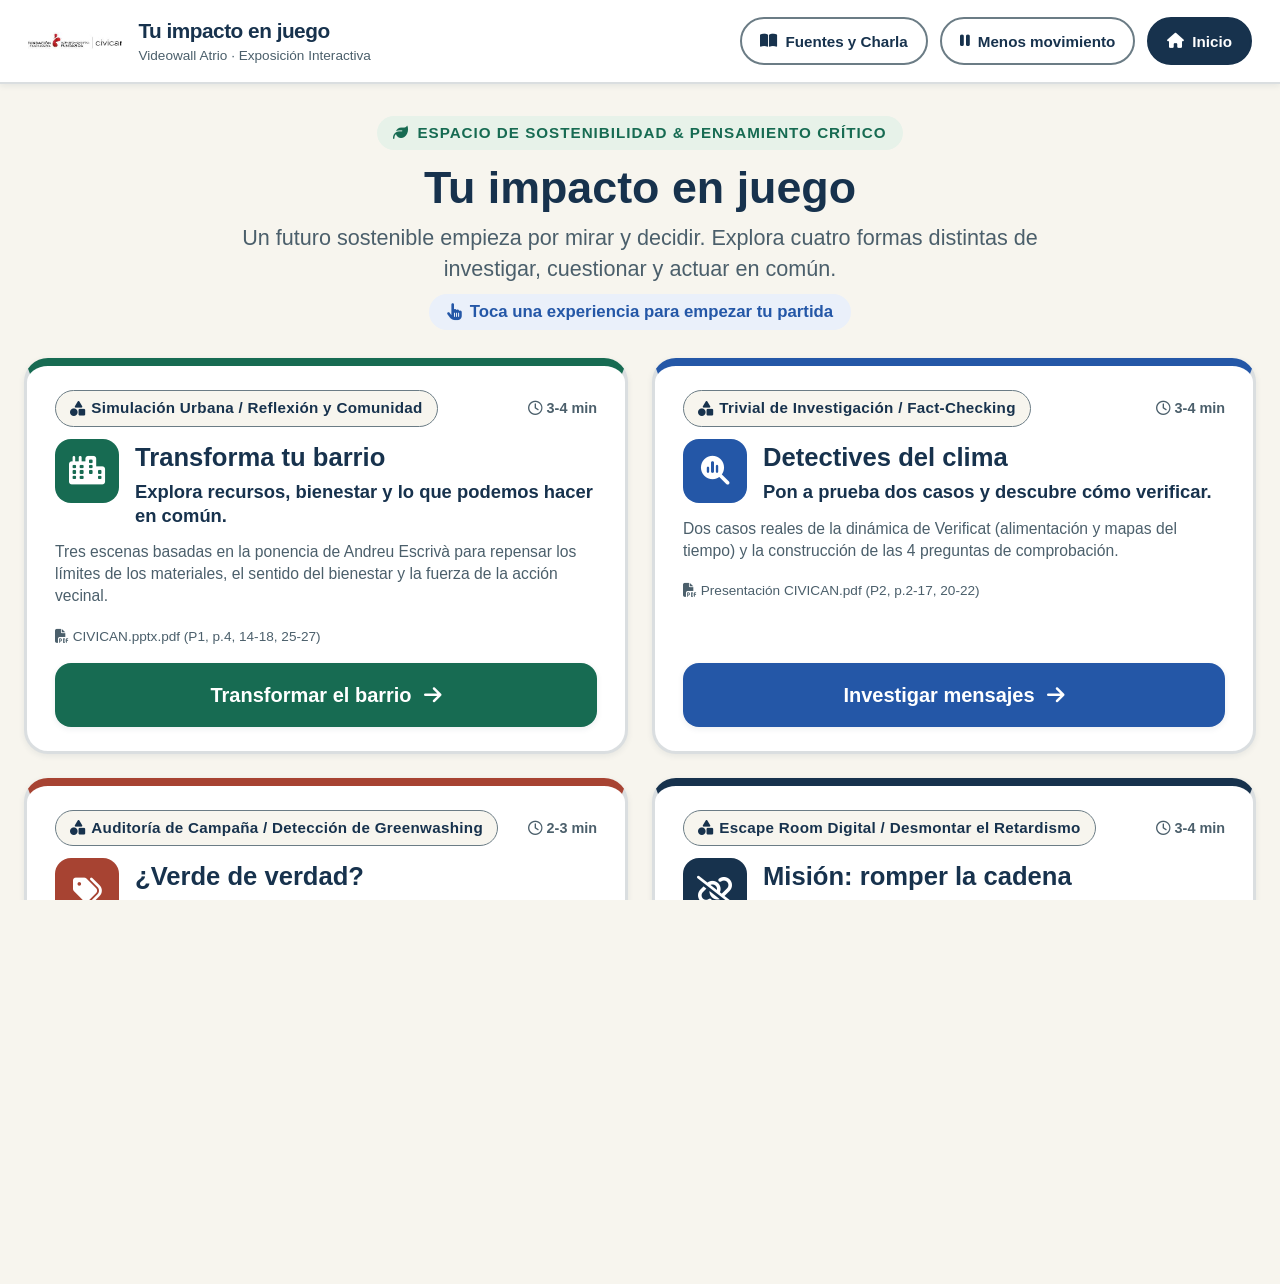
==== civican.html @ 1dd84894 "feat: Actualizacion fiel a las presentaciones CIVICAN (Skill v2) - Andreu Escriva y Verificat" ====
<!DOCTYPE html>
<html lang="es">
<head>
  <meta charset="UTF-8">
  <meta name="viewport" content="width=device-width, initial-scale=1.0, maximum-scale=1.0, user-scalable=no">
  <title>Tu impacto en juego | CIVICAN - Fundación Caja Navarra</title>
  <meta name="description" content="Instalación interactiva para pantalla táctil en CIVICAN. Cuatro experiencias educativas sobre sostenibilidad, acción comunitaria y detección de desinformación.">

  <!-- Estilos Dedicados de la Experiencia Quiosco CIVICAN -->
  <link rel="stylesheet" href="css/civican.css">
  
  <!-- Iconos FontAwesome -->
  <link rel="stylesheet" href="https://cdnjs.cloudflare.com/ajax/libs/font-awesome/6.4.0/css/all.min.css">
</head>
<body>

  <div id="app-viewport">

    <!-- CABECERA DE QUIOSCO SUPERIOR -->
    <header class="kiosk-header" role="banner">
      <div class="kiosk-brand">
        <!-- Logo Institucional CIVICAN / Fundación Caja Navarra -->
        <img src="assets/civican-logo.png" alt="Fundación Caja Navarra - Civican" class="civican-logo-img">
        <div class="header-meta">
          <span class="header-event-title">Tu impacto en juego</span>
          <span class="header-event-subtitle">Videowall Atrio · Exposición Interactiva</span>
        </div>
      </div>

      <!-- Acciones de Navegación del Quiosco -->
      <nav class="kiosk-header-actions" aria-label="Navegación general">
        <button class="header-btn" id="btn-open-sources" aria-label="Ver fuentes y créditos">
          <i class="fa-solid fa-book-open"></i>
          <span>Fuentes y Charla</span>
        </button>

        <button class="header-btn" id="btn-toggle-motion" aria-label="Ajustar preferencias de movimiento">
          <i class="fa-solid fa-pause"></i>
          <span>Menos movimiento</span>
        </button>

        <!-- Botón permanente de volver al inicio -->
        <button class="header-btn header-btn-home" id="btn-global-home" aria-label="Volver al menú de inicio">
          <i class="fa-solid fa-house"></i>
          <span>Inicio</span>
        </button>
      </nav>
    </header>

    <!-- ====================================================================
         VISTA 1: PORTADA / LANDING (SELECTOR PRINCIPAL DE 4 EXPERIENCIAS)
         ==================================================================== -->
    <main id="view-landing" class="view-container active">
      <div class="landing-hero">
        <div class="landing-badge">
          <i class="fa-solid fa-leaf"></i> Espacio de Sostenibilidad &amp; Pensamiento Crítico
        </div>
        <h1 class="landing-title">Tu impacto en juego</h1>
        <p class="landing-subtitle">
          Un futuro sostenible empieza por mirar y decidir. Explora cuatro formas distintas de investigar, cuestionar y actuar en común.
        </p>
        <div class="touch-hint">
          <i class="fa-solid fa-hand-pointer"></i> Toca una experiencia para empezar tu partida
        </div>
      </div>

      <!-- Cuadrícula 2x2 de Experiencias con Tipología Destacada -->
      <section class="experiences-grid" id="landing-experiences-grid" aria-label="Experiencias disponibles">
        <!-- Renderizado dinámico desde civican-app.js -->
      </section>

      <!-- Pie de Portada: Fuentes y Reconocimientos -->
      <footer class="landing-footer-sources">
        <div class="sources-teaser">
          <i class="fa-solid fa-feather-pointed"></i>
          <div class="sources-teaser-text">
            <h4>Fuentes teóricas y metodológicas de la exposición</h4>
            <p>Contenidos fundamentados en la ponencia de <strong>Andreu Escrivà</strong> y los talleres de verificación de <strong>Verificat / Desfake</strong>.</p>
          </div>
        </div>
        <button class="header-btn" id="btn-open-sources-landing">
          <i class="fa-solid fa-circle-info"></i>
          <span>Consultar fuentes</span>
        </button>
      </footer>
    </main>

    <!-- ====================================================================
         VISTA 2: PANTALLA DE JUEGO ACTIVO (A, B, C, D)
         ==================================================================== -->
    <section id="view-game" class="view-container">
      <div class="game-play-area" id="game-dynamic-content">
        <!-- Renderizado dinámico del paso del juego actual -->
      </div>
    </section>

    <!-- ====================================================================
         VISTA 3: PANTALLA DE RESULTADOS / CIERRE
         ==================================================================== -->
    <section id="view-results" class="view-container">
      <div id="results-dynamic-content">
        <!-- Renderizado dinámico de resultados y conclusiones -->
      </div>
    </section>

  </div>

  <!-- ======================================================================
       MODAL 1: TEMPORIZADOR DE INACTIVIDAD (¿SIGUES AHÍ?)
       ====================================================================== -->
  <div class="modal-overlay" id="idle-modal" role="dialog" aria-modal="true" aria-labelledby="idle-title">
    <div class="modal-content-box">
      <div class="modal-icon-alert">
        <i class="fa-solid fa-clock-rotate-left"></i>
      </div>
      <h3 class="modal-title" id="idle-title">¿Sigues ahí?</h3>
      <p class="modal-body-text">
        La pantalla táctil detecta inactividad. Si nadie continúa interactuando, la sesión se reiniciará automáticamente para el siguiente visitante en:
      </p>
      <div class="idle-countdown-display">
        <span id="idle-seconds">15</span>s
      </div>
      <div class="modal-actions-pair">
        <button class="btn-modal-action primary" id="btn-keep-playing">
          <i class="fa-solid fa-hand-pointer"></i>
          <span>Seguir jugando</span>
        </button>
        <button class="btn-modal-action secondary" id="btn-exit-idle">
          <i class="fa-solid fa-house"></i>
          <span>Volver al inicio</span>
        </button>
      </div>
    </div>
  </div>

  <!-- ======================================================================
       MODAL 2: CONFIRMACIÓN DE REGRESO AL INICIO
       ====================================================================== -->
  <div class="modal-overlay" id="exit-confirm-modal" role="dialog" aria-modal="true" aria-labelledby="exit-title">
    <div class="modal-content-box">
      <div class="modal-icon-alert" style="color:var(--azul-detectives);">
        <i class="fa-solid fa-circle-question"></i>
      </div>
      <h3 class="modal-title" id="exit-title">¿Quieres terminar esta partida?</h3>
      <p class="modal-body-text">
        Si vuelves al inicio ahora, el progreso de la partida actual se reiniciará para permitir a otro usuario comenzar una nueva experiencia desde cero.
      </p>
      <div class="modal-actions-pair">
        <button class="btn-modal-action primary" id="btn-cancel-exit">
          <i class="fa-solid fa-play"></i>
          <span>Seguir jugando</span>
        </button>
        <button class="btn-modal-action secondary" id="btn-confirm-exit">
          <i class="fa-solid fa-house"></i>
          <span>Volver al inicio</span>
        </button>
      </div>
    </div>
  </div>

  <!-- ======================================================================
       MODAL 3: FUENTES Y CRÉDITOS DE LA CHARLA (ANDREU ESCRIVÀ Y VERIFICAT)
       ====================================================================== -->
  <div class="modal-overlay" id="sources-modal" role="dialog" aria-modal="true" aria-labelledby="sources-modal-title">
    <div class="modal-content-box sources-modal-box">
      <div style="display:flex; justify-content:space-between; align-items:center; margin-bottom:20px;">
        <h3 class="modal-title" id="sources-modal-title" style="margin-bottom:0;">
          <i class="fa-solid fa-graduation-cap"></i> Fuentes y Metodología
        </h3>
        <button class="header-btn" id="btn-close-sources" aria-label="Cerrar ventana de fuentes">
          <i class="fa-solid fa-xmark"></i> Cerrar
        </button>
      </div>

      <p class="modal-body-text" style="margin-bottom:20px;">
        Esta exposición interactiva ha sido concebida como un recurso pedagógico riguroso. Su contenido se sustenta en dos pilares fundamentales:
      </p>

      <!-- Fuente 1: Andreu Escrivà -->
      <div class="sources-source-card andreu">
        <h4>Andreu Escrivà (Documento P1: CIVICAN.pptx.pdf)</h4>
        <div class="sources-role">Ambientólogo, doctor en Biodiversidad y divulgador científico</div>
        <p class="sources-desc">
          Aporta el marco de <strong>límites biofísicos de materiales (p.4, 14-15)</strong>, el debate sobre <strong>PIB y bienestar humano (p.16-18)</strong>, los <strong>futuros y la acción colectiva (p.19-24)</strong> y el estudio sociológico sobre la <strong>subestimación de la voluntad comunitaria a actuar (p.25-27)</strong>.
        </p>
      </div>

      <!-- Fuente 2: Verificat / Desfake -->
      <div class="sources-source-card">
        <h4>Verificat / Desfake (Documento P2: Presentación CIVICAN.pdf)</h4>
        <div class="sources-role">Asociación de periodismo de verificación y educación mediática</div>
        <p class="sources-desc">
          Aporta la metodología de <strong>alfabetización crítica frente a la desinformación climática</strong>: los casos de '¿Te lo crees?' de alimentación y mapas meteorológicos (p.2-17), las <strong>cuatro preguntas maestras de verificación (p.20-22)</strong>, las <strong>estrategias EFECT (p.23-28)</strong>, la investigación con rastreadores GPS sobre la campaña de H&M (p.30-34) y el análisis de las <strong>narrativas de retardismo (p.35-42)</strong>.
        </p>
      </div>

      <div style="background:var(--superficie); border:1px solid var(--borde-funcional); border-radius:var(--radius-sm); padding:14px; margin-top:16px;">
        <strong style="color:var(--azul-tinta);">Fundación Caja Navarra - CIVICAN</strong>
        <p style="font-size:0.9rem; color:var(--texto-secundario); margin-top:4px;">
          Instalación diseñada para el Videowall del Atrio de CIVICAN. Promoviendo el pensamiento crítico, la participación ciudadana y la cultura científica en Pamplona.
        </p>
      </div>
    </div>
  </div>

  <!-- Scripts de la Aplicación -->
  <script src="js/civican-data.js"></script>
  <script src="js/civican-kiosk.js"></script>
  <script src="js/civican-app.js"></script>

</body>
</html>
---- css/civican.css ----
/**
 * CIVICAN: TU IMPACTO EN JUEGO
 * Sistema de diseño y estilos optimizado para pantallas táctiles de gran formato y móviles.
 * Tokens de diseño de la Sección 7 del SKILL_CIVICAN.
 */

:root {
  /* Tokens de Color */
  --fondo-calido: #F7F5EE;
  --superficie: #FFFFFF;
  --azul-tinta: #17324D;
  --texto-secundario: #4B5F6B;
  --verde-barrio: #176B52;
  --verde-suave: #E7F2E9;
  --azul-detectives: #2457A7;
  --azul-suave: #EAF0FA;
  --ambar-pista: #F2C14E;
  --ambar-suave: #FEF7E6;
  --terracota: #A74332;
  --terracota-suave: #FBECE9;
  --borde-funcional: #6B7C85;
  --borde-suave: rgba(107, 124, 133, 0.25);
  
  /* Radios y Sombras */
  --radius-sm: 8px;
  --radius-md: 16px;
  --radius-lg: 24px;
  --radius-pill: 9999px;
  
  --shadow-sm: 0 2px 6px rgba(23, 50, 77, 0.08);
  --shadow-md: 0 8px 24px rgba(23, 50, 77, 0.12);
  --shadow-lg: 0 16px 40px rgba(23, 50, 77, 0.16);

  /* Transición */
  --transition-fast: 160ms cubic-bezier(0.2, 0, 0, 1);
  --transition-normal: 260ms cubic-bezier(0.2, 0, 0, 1);
}

/* Modo Movimiento Reducido */
body.reduced-motion * {
  animation-duration: 0.001ms !important;
  animation-iteration-count: 1 !important;
  transition-duration: 0.001ms !important;
}

/* Reset y Base */
*, *::before, *::after {
  box-sizing: border-box;
  margin: 0;
  padding: 0;
}

html, body {
  width: 100%;
  height: 100%;
  overflow-x: hidden;
  background-color: var(--fondo-calido);
  color: var(--azul-tinta);
  font-family: -apple-system, BlinkMacSystemFont, "Segoe UI", Roboto, "Helvetica Neue", Arial, sans-serif;
  line-height: 1.45;
  -webkit-font-smoothing: antialiased;
  -webkit-user-select: none;
  user-select: none;
  -webkit-tap-highlight-color: transparent;
  touch-action: manipulation;
}

/* Contenedor Principal de la App */
#app-viewport {
  min-height: 100vh;
  display: flex;
  flex-direction: column;
  position: relative;
}

/* ==========================================================================
   CABECERA FIJA SUPERIOR (LOGOS, TÍTULO, ACCIONES DE QUIOSCO)
   ========================================================================== */
.kiosk-header {
  background-color: var(--superficie);
  border-bottom: 2px solid var(--borde-suave);
  padding: 12px 28px;
  display: flex;
  align-items: center;
  justify-content: space-between;
  position: sticky;
  top: 0;
  z-index: 100;
  box-shadow: var(--shadow-sm);
  min-height: 84px;
}

.kiosk-brand {
  display: flex;
  align-items: center;
  gap: 16px;
  text-decoration: none;
}

.civican-logo-img {
  height: 52px;
  max-width: 280px;
  object-fit: contain;
  display: block;
}

.header-meta {
  display: flex;
  flex-direction: column;
}

.header-event-title {
  font-size: 1.3rem;
  font-weight: 800;
  color: var(--azul-tinta);
  letter-spacing: -0.5px;
}

.header-event-subtitle {
  font-size: 0.85rem;
  color: var(--texto-secundario);
  font-weight: 500;
}

.kiosk-header-actions {
  display: flex;
  align-items: center;
  gap: 12px;
}

/* Botones Accesibles en Cabecera */
.header-btn {
  display: inline-flex;
  align-items: center;
  justify-content: center;
  gap: 8px;
  padding: 10px 18px;
  border-radius: var(--radius-pill);
  font-size: 0.95rem;
  font-weight: 700;
  cursor: pointer;
  border: 2px solid var(--borde-funcional);
  background: var(--superficie);
  color: var(--azul-tinta);
  transition: all var(--transition-fast);
  min-height: 48px;
}

.header-btn:active {
  transform: scale(0.97);
  background: var(--fondo-calido);
}

.header-btn-home {
  background-color: var(--azul-tinta);
  color: #FFFFFF;
  border-color: var(--azul-tinta);
}

.header-btn-home:active {
  background-color: #0F2032;
  color: #FFFFFF;
}

/* ==========================================================================
   ÁREA DE CONTENIDO (VISTAS)
   ========================================================================== */
.view-container {
  flex: 1;
  display: none;
  padding: 24px;
  max-width: 1600px;
  margin: 0 auto;
  width: 100%;
}

.view-container.active {
  display: flex;
  flex-direction: column;
  animation: fadeIn 220ms ease-out;
}

@keyframes fadeIn {
  from { opacity: 0; transform: translateY(6px); }
  to { opacity: 1; transform: translateY(0); }
}

/* ==========================================================================
   PORTADA / LANDING (SELECTOR PRINCIPAL 2x2)
   ========================================================================== */
.landing-hero {
  text-align: center;
  margin-bottom: 28px;
  padding-top: 8px;
}

.landing-badge {
  display: inline-flex;
  align-items: center;
  gap: 8px;
  background-color: var(--verde-suave);
  color: var(--verde-barrio);
  padding: 6px 16px;
  border-radius: var(--radius-pill);
  font-size: 0.95rem;
  font-weight: 800;
  text-transform: uppercase;
  letter-spacing: 1px;
  margin-bottom: 12px;
}

.landing-title {
  font-size: 2.8rem;
  font-weight: 900;
  color: var(--azul-tinta);
  margin-bottom: 8px;
  line-height: 1.15;
}

.landing-subtitle {
  font-size: 1.35rem;
  color: var(--texto-secundario);
  max-width: 850px;
  margin: 0 auto;
}

.touch-hint {
  display: inline-flex;
  align-items: center;
  gap: 8px;
  margin-top: 10px;
  font-size: 1.05rem;
  font-weight: 700;
  color: var(--azul-detectives);
  background: var(--azul-suave);
  padding: 6px 18px;
  border-radius: var(--radius-pill);
}

/* Cuadrícula 2x2 de Experiencias */
.experiences-grid {
  display: grid;
  grid-template-columns: repeat(2, 1fr);
  gap: 24px;
  margin-bottom: 24px;
}

.experience-card {
  background: var(--superficie);
  border: 3px solid var(--borde-suave);
  border-radius: var(--radius-lg);
  padding: 24px 28px;
  display: flex;
  flex-direction: column;
  justify-content: space-between;
  box-shadow: var(--shadow-sm);
  transition: transform var(--transition-fast), border-color var(--transition-fast), box-shadow var(--transition-fast);
  cursor: pointer;
  position: relative;
  overflow: hidden;
  min-height: 290px;
}

.experience-card:active {
  transform: scale(0.985);
  box-shadow: var(--shadow-md);
}

.experience-card:hover {
  border-color: var(--borde-funcional);
}

/* Colores temáticos para cada experiencia */
.experience-card[data-id="juego-a"] { border-top: 8px solid var(--verde-barrio); }
.experience-card[data-id="juego-b"] { border-top: 8px solid var(--azul-detectives); }
.experience-card[data-id="juego-c"] { border-top: 8px solid var(--terracota); }
.experience-card[data-id="juego-d"] { border-top: 8px solid var(--azul-tinta); }

.card-top-bar {
  display: flex;
  justify-content: space-between;
  align-items: center;
  margin-bottom: 12px;
}

/* ETIQUETA DESTACADA DE TIPOLOGÍA PEDIDA POR EL USUARIO */
.typology-tag {
  display: inline-flex;
  align-items: center;
  gap: 6px;
  font-size: 0.95rem;
  font-weight: 800;
  padding: 6px 14px;
  border-radius: var(--radius-pill);
  background: var(--fondo-calido);
  color: var(--azul-tinta);
  border: 1px solid var(--borde-funcional);
  letter-spacing: 0.3px;
}

.duration-tag {
  font-size: 0.9rem;
  font-weight: 700;
  color: var(--texto-secundario);
  display: flex;
  align-items: center;
  gap: 5px;
}

.card-main-info {
  display: flex;
  align-items: flex-start;
  gap: 16px;
  margin-bottom: 14px;
}

.card-icon-bubble {
  width: 64px;
  height: 64px;
  border-radius: var(--radius-md);
  display: flex;
  align-items: center;
  justify-content: center;
  font-size: 1.8rem;
  flex-shrink: 0;
}

.card-titles {
  flex: 1;
}

.card-title {
  font-size: 1.6rem;
  font-weight: 800;
  color: var(--azul-tinta);
  margin-bottom: 4px;
}

.card-invitation {
  font-size: 1.15rem;
  font-weight: 600;
  color: var(--azul-tinta);
  line-height: 1.3;
}

.card-summary {
  font-size: 0.98rem;
  color: var(--texto-secundario);
  margin-bottom: 20px;
  line-height: 1.4;
}

.card-footer-action {
  margin-top: auto;
}

.btn-card-cta {
  width: 100%;
  min-height: 64px;
  border: none;
  border-radius: var(--radius-md);
  color: #FFFFFF;
  font-size: 1.25rem;
  font-weight: 800;
  display: flex;
  align-items: center;
  justify-content: center;
  gap: 12px;
  cursor: pointer;
  transition: all var(--transition-fast);
  box-shadow: var(--shadow-sm);
}

.btn-card-cta:active {
  transform: scale(0.98);
  filter: brightness(0.92);
}

.experience-card[data-id="juego-a"] .btn-card-cta { background: var(--verde-barrio); }
.experience-card[data-id="juego-b"] .btn-card-cta { background: var(--azul-detectives); }
.experience-card[data-id="juego-c"] .btn-card-cta { background: var(--terracota); }
.experience-card[data-id="juego-d"] .btn-card-cta { background: var(--azul-tinta); }

/* Banners de Portada (Fuentes y Metodología) */
.landing-footer-sources {
  background: var(--superficie);
  border: 2px solid var(--borde-suave);
  border-radius: var(--radius-md);
  padding: 16px 24px;
  display: flex;
  align-items: center;
  justify-content: space-between;
  gap: 16px;
  box-shadow: var(--shadow-sm);
}

.sources-teaser {
  display: flex;
  align-items: center;
  gap: 14px;
}

.sources-teaser i {
  font-size: 1.8rem;
  color: var(--azul-detectives);
}

.sources-teaser-text h4 {
  font-size: 1.05rem;
  font-weight: 800;
  color: var(--azul-tinta);
}

.sources-teaser-text p {
  font-size: 0.9rem;
  color: var(--texto-secundario);
}

/* ==========================================================================
   ESTRUCTURA GENERAL DE PANTALLAS DE JUEGO (A, B, C, D)
   ========================================================================== */
.game-play-area {
  display: flex;
  flex-direction: column;
  gap: 20px;
  flex: 1;
}

.game-top-nav {
  display: flex;
  align-items: center;
  justify-content: space-between;
  background: var(--superficie);
  padding: 14px 24px;
  border-radius: var(--radius-md);
  border: 2px solid var(--borde-suave);
  box-shadow: var(--shadow-sm);
}

.game-title-group {
  display: flex;
  align-items: center;
  gap: 14px;
}

.game-typology-badge {
  font-size: 0.85rem;
  font-weight: 800;
  padding: 4px 12px;
  border-radius: var(--radius-pill);
  background: var(--fondo-calido);
  border: 1px solid var(--borde-funcional);
}

.step-indicator {
  font-size: 1.15rem;
  font-weight: 800;
  color: var(--azul-tinta);
  background: var(--azul-suave);
  padding: 6px 16px;
  border-radius: var(--radius-pill);
}

/* Paneles de Reto Divididos: Escena/Publicación a la izquierda, Opciones a la derecha */
.game-layout-split {
  display: grid;
  grid-template-columns: 1.1fr 1fr;
  gap: 24px;
  flex: 1;
}

.visual-scene-box {
  background: var(--superficie);
  border: 2px solid var(--borde-suave);
  border-radius: var(--radius-lg);
  padding: 24px;
  display: flex;
  flex-direction: column;
  justify-content: center;
  align-items: center;
  box-shadow: var(--shadow-sm);
  position: relative;
  min-height: 480px;
}

.decision-panel {
  background: var(--superficie);
  border: 2px solid var(--borde-suave);
  border-radius: var(--radius-lg);
  padding: 24px 28px;
  display: flex;
  flex-direction: column;
  justify-content: space-between;
  box-shadow: var(--shadow-sm);
}

.situation-heading {
  font-size: 1.45rem;
  font-weight: 800;
  color: var(--azul-tinta);
  margin-bottom: 16px;
  line-height: 1.3;
}

/* Opciones seleccionables táctiles */
.options-list {
  display: flex;
  flex-direction: column;
  gap: 14px;
  margin-bottom: 20px;
}

.option-card-touch {
  background: var(--superficie);
  border: 2px solid var(--borde-funcional);
  border-radius: var(--radius-md);
  padding: 16px 20px;
  display: flex;
  align-items: flex-start;
  gap: 14px;
  cursor: pointer;
  transition: all var(--transition-fast);
  min-height: 84px;
}

.option-card-touch:hover {
  background: var(--fondo-calido);
}

.option-card-touch.selected {
  border-color: var(--azul-detectives);
  border-width: 3px;
  background: var(--azul-suave);
  box-shadow: 0 0 0 2px var(--azul-detectives);
}

.option-indicator {
  width: 32px;
  height: 32px;
  border-radius: 50%;
  border: 2px solid var(--borde-funcional);
  display: flex;
  align-items: center;
  justify-content: center;
  flex-shrink: 0;
  margin-top: 2px;
  font-weight: 800;
  font-size: 0.9rem;
}

.option-card-touch.selected .option-indicator {
  background: var(--azul-detectives);
  border-color: var(--azul-detectives);
  color: #FFFFFF;
}

.option-text-group {
  flex: 1;
}

.option-title {
  font-size: 1.15rem;
  font-weight: 700;
  color: var(--azul-tinta);
  margin-bottom: 4px;
}

.option-desc {
  font-size: 0.95rem;
  color: var(--texto-secundario);
  line-height: 1.35;
}

/* Barra de Acción de Confirmación */
.action-bottom-bar {
  display: flex;
  justify-content: flex-end;
  gap: 16px;
  padding-top: 12px;
  border-top: 1px solid var(--borde-suave);
}

.btn-confirm-choice {
  min-height: 64px;
  padding: 0 36px;
  font-size: 1.25rem;
  font-weight: 800;
  border-radius: var(--radius-md);
  border: none;
  background: var(--azul-tinta);
  color: #FFFFFF;
  cursor: pointer;
  display: inline-flex;
  align-items: center;
  gap: 10px;
  transition: all var(--transition-fast);
}

.btn-confirm-choice:disabled {
  opacity: 0.45;
  cursor: not-allowed;
  filter: grayscale(1);
}

.btn-confirm-choice:not(:disabled):active {
  transform: scale(0.97);
}

/* ==========================================================================
   PANELES DE EXPLICACIÓN Y FEEDBACK INMEDIATO
   ========================================================================== */
.explanation-card {
  background: var(--superficie);
  border: 3px solid var(--azul-detectives);
  border-radius: var(--radius-lg);
  padding: 24px 28px;
  margin-top: 16px;
  animation: fadeIn 200ms ease-out;
}

.explanation-title {
  display: flex;
  align-items: center;
  gap: 10px;
  font-size: 1.35rem;
  font-weight: 800;
  color: var(--azul-tinta);
  margin-bottom: 12px;
}

.explanation-body {
  font-size: 1.12rem;
  line-height: 1.45;
  color: var(--azul-tinta);
  margin-bottom: 16px;
}

.tags-opportunity-condition {
  display: flex;
  flex-direction: column;
  gap: 8px;
  margin-bottom: 20px;
}

.opp-tag {
  background: var(--verde-suave);
  color: var(--verde-barrio);
  padding: 8px 14px;
  border-radius: var(--radius-sm);
  font-weight: 700;
  font-size: 0.95rem;
}

.cond-tag {
  background: var(--ambar-suave);
  color: #8C6200;
  padding: 8px 14px;
  border-radius: var(--radius-sm);
  font-weight: 700;
  font-size: 0.95rem;
}

/* ==========================================================================
   ESPECÍFICOS JUEGO B: DETECTIVES DEL CLIMA
   ========================================================================== */
.news-mock-card {
  width: 100%;
  max-width: 600px;
  background: #FFFFFF;
  border: 2px solid var(--borde-funcional);
  border-radius: var(--radius-md);
  padding: 20px;
  box-shadow: var(--shadow-sm);
}

.news-mock-header {
  display: flex;
  align-items: center;
  gap: 12px;
  margin-bottom: 12px;
  border-bottom: 1px solid var(--borde-suave);
  padding-bottom: 10px;
}

.news-avatar {
  width: 44px;
  height: 44px;
  border-radius: 50%;
  background: var(--azul-detectives);
  color: #FFFFFF;
  display: flex;
  align-items: center;
  justify-content: center;
  font-size: 1.2rem;
}

.news-claim-headline {
  font-size: 1.35rem;
  font-weight: 800;
  color: var(--azul-tinta);
  margin-bottom: 14px;
  line-height: 1.3;
}

.detective-tools-bar {
  display: grid;
  grid-template-columns: repeat(3, 1fr);
  gap: 12px;
  margin-top: 16px;
  width: 100%;
}

.btn-tool {
  min-height: 54px;
  padding: 10px 14px;
  border-radius: var(--radius-md);
  border: 2px solid var(--azul-detectives);
  background: var(--azul-suave);
  color: var(--azul-detectives);
  font-size: 1.05rem;
  font-weight: 800;
  cursor: pointer;
  display: flex;
  align-items: center;
  justify-content: center;
  gap: 8px;
  transition: all var(--transition-fast);
}

.btn-tool.opened {
  background: var(--azul-detectives);
  color: #FFFFFF;
}

.tool-preview-content {
  background: var(--fondo-calido);
  border: 2px dashed var(--azul-detectives);
  border-radius: var(--radius-md);
  padding: 16px;
  margin-top: 14px;
  font-size: 1rem;
  color: var(--azul-tinta);
  width: 100%;
}

/* ==========================================================================
   ESPECÍFICOS JUEGO C: AUDITORÍA DE ESCAPARATE
   ========================================================================== */
.escaparate-grid {
  display: grid;
  grid-template-columns: repeat(3, 1fr);
  gap: 16px;
  width: 100%;
  margin-bottom: 20px;
}

.escaparate-item-btn {
  background: var(--superficie);
  border: 3px solid var(--borde-suave);
  border-radius: var(--radius-lg);
  padding: 20px 16px;
  display: flex;
  flex-direction: column;
  align-items: center;
  gap: 12px;
  cursor: pointer;
  transition: all var(--transition-fast);
  min-height: 160px;
  text-align: center;
}

.escaparate-item-btn.active-target {
  border-color: var(--terracota);
  background: var(--terracota-suave);
}

.escaparate-item-btn.completed {
  border-color: var(--verde-barrio);
}

.escaparate-layers-tabbar {
  display: flex;
  gap: 10px;
  margin-bottom: 16px;
}

.layer-tab-btn {
  flex: 1;
  min-height: 52px;
  border-radius: var(--radius-md);
  border: 2px solid var(--terracota);
  background: var(--superficie);
  color: var(--terracota);
  font-size: 1.05rem;
  font-weight: 800;
  cursor: pointer;
}

.layer-tab-btn.active {
  background: var(--terracota);
  color: #FFFFFF;
}

/* ==========================================================================
   ESPECÍFICOS JUEGO D: ESCAPE ROOM DIGITAL
   ========================================================================== */
.escape-keys-progress {
  display: flex;
  gap: 16px;
  margin-bottom: 20px;
}

.escape-key-pill {
  flex: 1;
  padding: 12px 18px;
  border-radius: var(--radius-pill);
  background: var(--superficie);
  border: 2px solid var(--borde-funcional);
  display: flex;
  align-items: center;
  gap: 10px;
  font-weight: 800;
  font-size: 1.05rem;
  color: var(--texto-secundario);
}

.escape-key-pill.unlocked {
  background: var(--verde-suave);
  border-color: var(--verde-barrio);
  color: var(--verde-barrio);
}

/* ==========================================================================
   PANTALLA DE RESULTADOS / CIERRE
   ========================================================================== */
.results-card-container {
  background: var(--superficie);
  border: 3px solid var(--borde-suave);
  border-radius: var(--radius-lg);
  padding: 36px 44px;
  max-width: 1000px;
  margin: 0 auto;
  box-shadow: var(--shadow-md);
  text-align: center;
}

.results-badge-icon {
  width: 90px;
  height: 90px;
  border-radius: 50%;
  background: var(--verde-suave);
  color: var(--verde-barrio);
  display: inline-flex;
  align-items: center;
  justify-content: center;
  font-size: 2.8rem;
  margin-bottom: 16px;
}

.results-title {
  font-size: 2.4rem;
  font-weight: 900;
  color: var(--azul-tinta);
  margin-bottom: 8px;
}

.results-subtitle {
  font-size: 1.25rem;
  color: var(--texto-secundario);
  margin-bottom: 24px;
}

.takeaways-box {
  background: var(--fondo-calido);
  border-radius: var(--radius-md);
  padding: 24px;
  text-align: left;
  margin-bottom: 24px;
}

.takeaway-item {
  display: flex;
  align-items: flex-start;
  gap: 12px;
  font-size: 1.15rem;
  font-weight: 600;
  color: var(--azul-tinta);
  margin-bottom: 12px;
}

.takeaway-item:last-child {
  margin-bottom: 0;
}

.takeaway-item i {
  color: var(--verde-barrio);
  font-size: 1.3rem;
  margin-top: 2px;
}

.results-source-ref {
  font-size: 0.95rem;
  color: var(--texto-secundario);
  font-style: italic;
  margin-bottom: 28px;
}

.results-auto-timeout-bar {
  background: var(--azul-suave);
  color: var(--azul-detectives);
  padding: 10px 18px;
  border-radius: var(--radius-pill);
  font-size: 0.95rem;
  font-weight: 700;
  display: inline-flex;
  align-items: center;
  gap: 8px;
  margin-bottom: 24px;
}

.results-actions-grid {
  display: grid;
  grid-template-columns: 1fr 1fr;
  gap: 20px;
}

.btn-results-primary {
  min-height: 68px;
  border-radius: var(--radius-md);
  border: none;
  background: var(--verde-barrio);
  color: #FFFFFF;
  font-size: 1.25rem;
  font-weight: 800;
  display: flex;
  align-items: center;
  justify-content: center;
  gap: 10px;
  cursor: pointer;
}

.btn-results-secondary {
  min-height: 68px;
  border-radius: var(--radius-md);
  border: 2px solid var(--borde-funcional);
  background: var(--superficie);
  color: var(--azul-tinta);
  font-size: 1.25rem;
  font-weight: 800;
  display: flex;
  align-items: center;
  justify-content: center;
  gap: 10px;
  cursor: pointer;
}

/* ==========================================================================
   MODALES (INACTIVIDAD, CONFIRMACIÓN SALIDA, FUENTES Y CRÉDITOS)
   ========================================================================== */
.modal-overlay {
  position: fixed;
  top: 0;
  left: 0;
  right: 0;
  bottom: 0;
  background: rgba(23, 50, 77, 0.75);
  backdrop-filter: blur(8px);
  display: none;
  align-items: center;
  justify-content: center;
  z-index: 9999;
  padding: 24px;
}

.modal-overlay.active {
  display: flex;
  animation: fadeIn 180ms ease-out;
}

.modal-content-box {
  background: var(--superficie);
  border-radius: var(--radius-lg);
  padding: 36px 40px;
  max-width: 680px;
  width: 100%;
  box-shadow: var(--shadow-lg);
  text-align: center;
}

.modal-icon-alert {
  font-size: 3.5rem;
  color: var(--ambar-pista);
  margin-bottom: 16px;
}

.modal-title {
  font-size: 2rem;
  font-weight: 900;
  color: var(--azul-tinta);
  margin-bottom: 10px;
}

.modal-body-text {
  font-size: 1.2rem;
  color: var(--texto-secundario);
  margin-bottom: 28px;
  line-height: 1.4;
}

.idle-countdown-display {
  font-size: 3.2rem;
  font-weight: 900;
  color: var(--terracota);
  margin-bottom: 24px;
}

.modal-actions-pair {
  display: grid;
  grid-template-columns: 1fr 1fr;
  gap: 16px;
}

.btn-modal-action {
  min-height: 64px;
  border-radius: var(--radius-md);
  font-size: 1.15rem;
  font-weight: 800;
  display: inline-flex;
  align-items: center;
  justify-content: center;
  gap: 8px;
  cursor: pointer;
  border: 2px solid transparent;
}

.btn-modal-action.primary {
  background: var(--verde-barrio);
  color: #FFFFFF;
}

.btn-modal-action.secondary {
  background: var(--fondo-calido);
  border-color: var(--borde-funcional);
  color: var(--azul-tinta);
}

/* Modal de Fuentes Ampliado */
.sources-modal-box {
  max-width: 820px;
  text-align: left;
}

.sources-source-card {
  background: var(--fondo-calido);
  border-left: 6px solid var(--azul-detectives);
  border-radius: var(--radius-sm);
  padding: 18px 20px;
  margin-bottom: 16px;
}

.sources-source-card.andreu {
  border-left-color: var(--verde-barrio);
}

.sources-source-card h4 {
  font-size: 1.3rem;
  font-weight: 800;
  color: var(--azul-tinta);
  margin-bottom: 4px;
}

.sources-role {
  font-size: 0.95rem;
  font-weight: 700;
  color: var(--texto-secundario);
  margin-bottom: 8px;
}

.sources-desc {
  font-size: 1.02rem;
  color: var(--azul-tinta);
  line-height: 1.4;
}

/* ==========================================================================
   DISEÑO ADAPTABLE (RESPONSIVE): TABLETS Y PANTALLAS PEQUEÑAS
   ========================================================================== */
@media (max-width: 1024px) {
  .experiences-grid {
    grid-template-columns: 1fr;
  }

  .game-layout-split {
    grid-template-columns: 1fr;
  }

  .landing-title {
    font-size: 2.2rem;
  }

  .visual-scene-box {
    min-height: 320px;
  }
}

@media (max-width: 640px) {
  .kiosk-header {
    padding: 10px 16px;
    min-height: 68px;
  }

  .civican-logo-img {
    height: 38px;
  }

  .header-event-title {
    font-size: 1rem;
  }

  .landing-title {
    font-size: 1.8rem;
  }

  .landing-subtitle {
    font-size: 1.05rem;
  }

  .results-actions-grid {
    grid-template-columns: 1fr;
  }

  .modal-actions-pair {
    grid-template-columns: 1fr;
  }
}
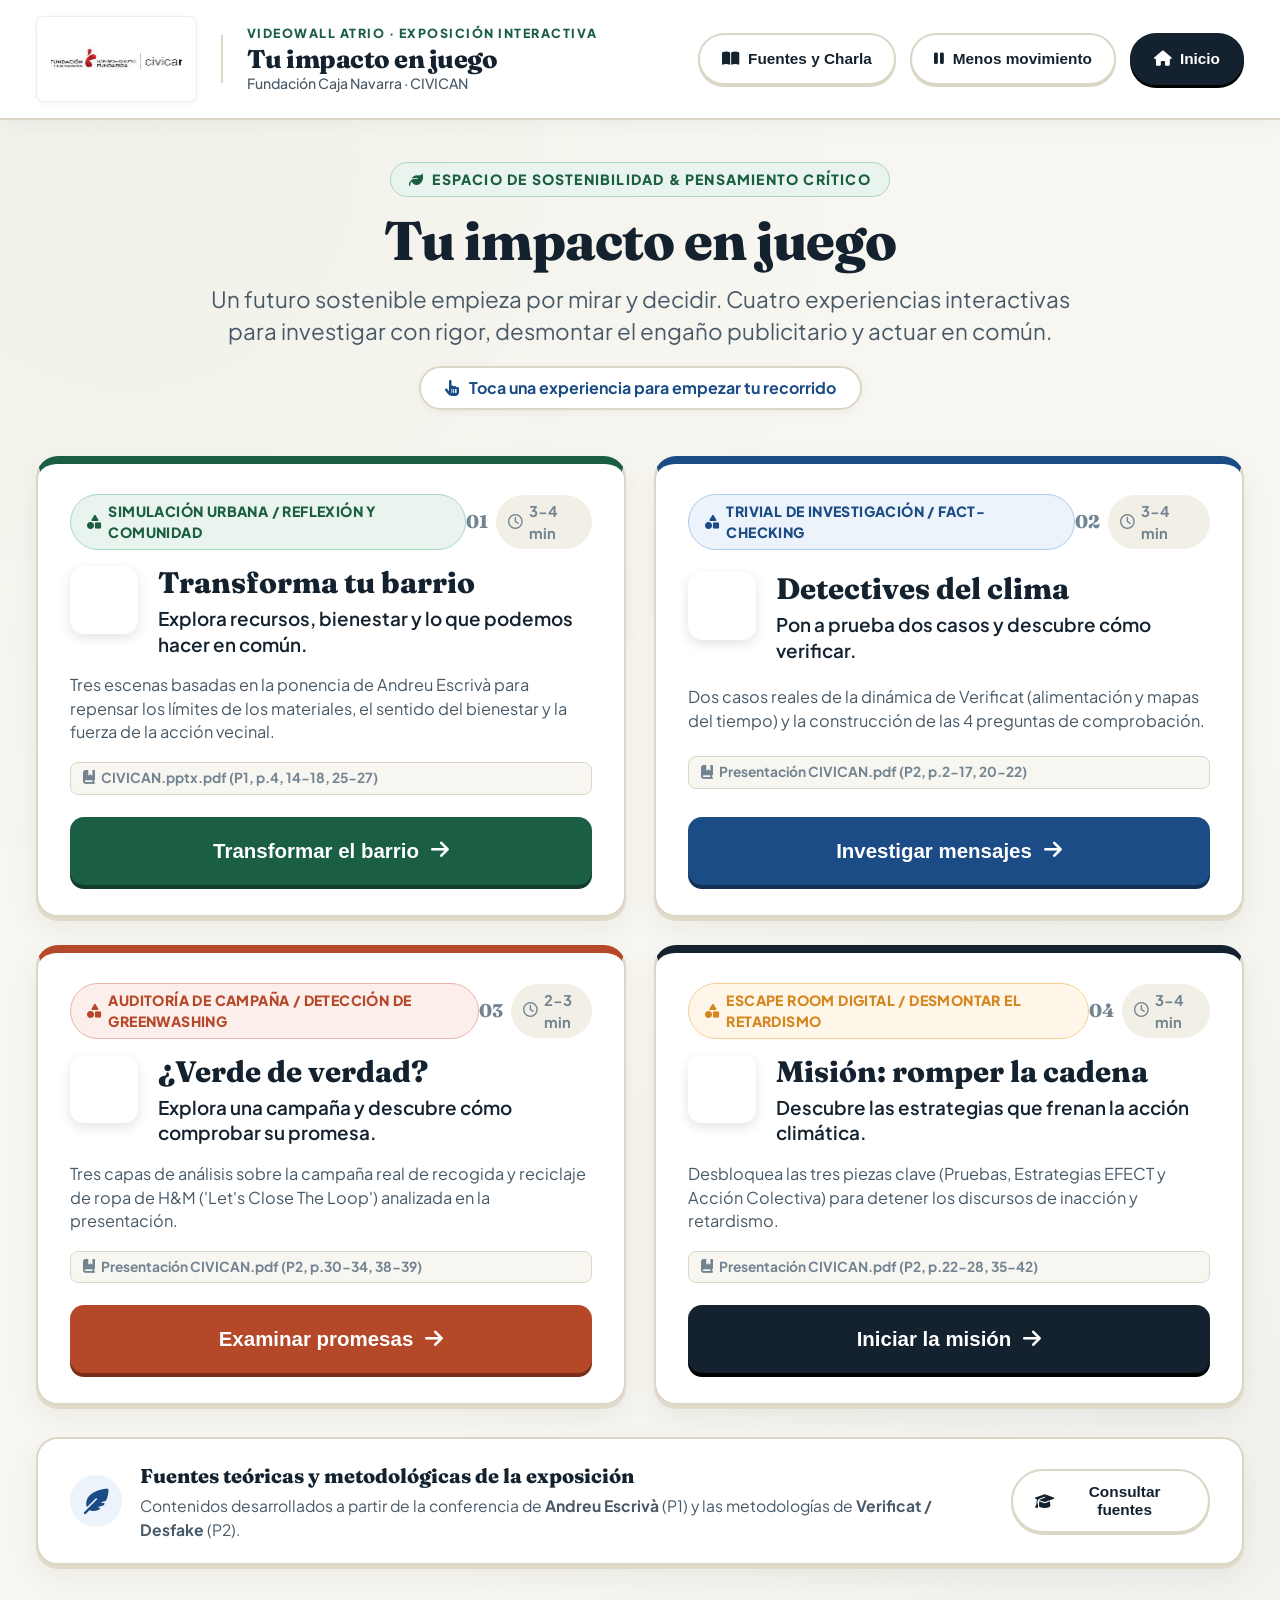
==== commit 8bddb7a3: "style: Diseno editorial artesanal, logo ampliado y paleta con proposito ecologico" ====
--- a/civican.html
+++ b/civican.html
@@ -19,11 +19,15 @@
     <!-- CABECERA DE QUIOSCO SUPERIOR -->
     <header class="kiosk-header" role="banner">
       <div class="kiosk-brand">
-        <!-- Logo Institucional CIVICAN / Fundación Caja Navarra -->
-        <img src="assets/civican-logo.png" alt="Fundación Caja Navarra - Civican" class="civican-logo-img">
+        <!-- Logo Institucional CIVICAN / Fundación Caja Navarra Ampliado -->
+        <div class="logo-frame">
+          <img src="assets/civican-logo.png" alt="Fundación Caja Navarra - Civican" class="civican-logo-img">
+        </div>
+        <div class="brand-divider"></div>
         <div class="header-meta">
+          <span class="tag-kicker">Videowall Atrio · Exposición Interactiva</span>
           <span class="header-event-title">Tu impacto en juego</span>
-          <span class="header-event-subtitle">Videowall Atrio · Exposición Interactiva</span>
+          <span class="header-event-subtitle">Fundación Caja Navarra · CIVICAN</span>
         </div>
       </div>
 
@@ -52,15 +56,15 @@
          ==================================================================== -->
     <main id="view-landing" class="view-container active">
       <div class="landing-hero">
-        <div class="landing-badge">
+        <div class="hero-pill-badge">
           <i class="fa-solid fa-leaf"></i> Espacio de Sostenibilidad &amp; Pensamiento Crítico
         </div>
         <h1 class="landing-title">Tu impacto en juego</h1>
         <p class="landing-subtitle">
-          Un futuro sostenible empieza por mirar y decidir. Explora cuatro formas distintas de investigar, cuestionar y actuar en común.
-        </p>
-        <div class="touch-hint">
-          <i class="fa-solid fa-hand-pointer"></i> Toca una experiencia para empezar tu partida
+          Un futuro sostenible empieza por mirar y decidir. Cuatro experiencias interactivas para investigar con rigor, desmontar el engaño publicitario y actuar en común.
+        </p>
+        <div class="touch-invitation-strip">
+          <i class="fa-solid fa-hand-pointer"></i> Toca una experiencia para empezar tu recorrido
         </div>
       </div>
 
@@ -72,14 +76,16 @@
       <!-- Pie de Portada: Fuentes y Reconocimientos -->
       <footer class="landing-footer-sources">
         <div class="sources-teaser">
-          <i class="fa-solid fa-feather-pointed"></i>
+          <div class="sources-teaser-icon">
+            <i class="fa-solid fa-feather-pointed"></i>
+          </div>
           <div class="sources-teaser-text">
             <h4>Fuentes teóricas y metodológicas de la exposición</h4>
-            <p>Contenidos fundamentados en la ponencia de <strong>Andreu Escrivà</strong> y los talleres de verificación de <strong>Verificat / Desfake</strong>.</p>
+            <p>Contenidos desarrollados a partir de la conferencia de <strong>Andreu Escrivà</strong> (P1) y las metodologías de <strong>Verificat / Desfake</strong> (P2).</p>
           </div>
         </div>
         <button class="header-btn" id="btn-open-sources-landing">
-          <i class="fa-solid fa-circle-info"></i>
+          <i class="fa-solid fa-graduation-cap"></i>
           <span>Consultar fuentes</span>
         </button>
       </footer>
--- a/css/civican.css
+++ b/css/civican.css
@@ -1,49 +1,74 @@
 /**
  * CIVICAN: TU IMPACTO EN JUEGO
- * Sistema de diseño y estilos optimizado para pantallas táctiles de gran formato y móviles.
- * Tokens de diseño de la Sección 7 del SKILL_CIVICAN.
+ * Sistema de diseño editorial de alta artesanía para pantalla táctil / videowall de CIVICAN.
+ * Inspiración: Exposición cultural contemporánea, diseño editorial suizo y estética de imprenta artesanal.
+ * Paleta con propósito:
+ * - Lienzo Natural (#F9F8F3): Algodón de archivo, cálido, no deslumbra en pantallas grandes.
+ * - Tinta Profunda (#13222E): Azul pizarra profundo, lectura relajada y contraste AAA.
+ * - Verde Pinar (#1B5E43): Acción ecosocial, naturaleza viva, bosques de Navarra.
+ * - Azul Cianotipia (#1B4C85): Investigación periodística, datos rigurosos y rigor.
+ * - Terracota Mineral (#B6482A): Crítica al hiperconsumo, arcilla, textiles y materia.
+ * - Ámbar Solar (#D6861E): Alerta crítica, energía comunitaria y atención analítica.
  */
 
+@import url('https://fonts.googleapis.com/css2?family=Fraunces:ital,opsz,wght@0,9..144,600;0,9..144,700;0,9..144,800;1,9..144,600&family=Plus+Jakarta+Sans:wght@400;500;600;700;800&display=swap');
+
 :root {
-  /* Tokens de Color */
-  --fondo-calido: #F7F5EE;
-  --superficie: #FFFFFF;
-  --azul-tinta: #17324D;
-  --texto-secundario: #4B5F6B;
-  --verde-barrio: #176B52;
-  --verde-suave: #E7F2E9;
-  --azul-detectives: #2457A7;
-  --azul-suave: #EAF0FA;
-  --ambar-pista: #F2C14E;
-  --ambar-suave: #FEF7E6;
-  --terracota: #A74332;
-  --terracota-suave: #FBECE9;
-  --borde-funcional: #6B7C85;
-  --borde-suave: rgba(107, 124, 133, 0.25);
+  /* Paleta Editorial con Propósito */
+  --canvas: #F8F6F0;
+  --canvas-tint: #F1EFE6;
+  --surface: #FFFFFF;
+  --surface-raised: #FCFBF7;
   
-  /* Radios y Sombras */
+  --ink: #13222E;
+  --ink-secondary: #485A68;
+  --ink-muted: #728492;
+  
+  --forest: #1A5E44;
+  --forest-soft: #E9F4EE;
+  --forest-border: #A9D5BF;
+  
+  --cyanotype: #1B4C85;
+  --cyanotype-soft: #ECF3FB;
+  --cyanotype-border: #A8CAED;
+  
+  --terracotta: #B6482A;
+  --terracotta-soft: #FCEEEA;
+  --terracotta-border: #E8B4A5;
+  
+  --amber: #D6861E;
+  --amber-soft: #FEF6E9;
+  --amber-border: #F4CE91;
+  
+  --rule: #DCD6C7;
+  --rule-strong: #968F7F;
+
+  /* Tipografías */
+  --font-display: 'Fraunces', 'Iowan Old Style', 'Apple Garamond', 'Baskerville', 'Times New Roman', serif;
+  --font-sans: 'Plus Jakarta Sans', -apple-system, BlinkMacSystemFont, 'Segoe UI', Roboto, sans-serif;
+
+  /* Sombras Táctiles y Elevaciones */
+  --shadow-press: 0 2px 0 var(--rule-strong);
+  --shadow-card: 0 4px 0 #E0DACB, 0 12px 30px rgba(19, 34, 46, 0.06);
+  --shadow-card-hover: 0 8px 0 #D4CDBC, 0 20px 40px rgba(19, 34, 46, 0.1);
+  --shadow-modal: 0 24px 60px rgba(19, 34, 46, 0.28), 0 4px 16px rgba(19, 34, 46, 0.1);
+
   --radius-sm: 8px;
-  --radius-md: 16px;
-  --radius-lg: 24px;
+  --radius-md: 14px;
+  --radius-lg: 22px;
   --radius-pill: 9999px;
-  
-  --shadow-sm: 0 2px 6px rgba(23, 50, 77, 0.08);
-  --shadow-md: 0 8px 24px rgba(23, 50, 77, 0.12);
-  --shadow-lg: 0 16px 40px rgba(23, 50, 77, 0.16);
-
-  /* Transición */
-  --transition-fast: 160ms cubic-bezier(0.2, 0, 0, 1);
-  --transition-normal: 260ms cubic-bezier(0.2, 0, 0, 1);
+
+  --trans-fast: 150ms cubic-bezier(0.2, 0, 0, 1);
+  --trans-smooth: 260ms cubic-bezier(0.2, 0, 0, 1);
 }
 
 /* Modo Movimiento Reducido */
 body.reduced-motion * {
-  animation-duration: 0.001ms !important;
-  animation-iteration-count: 1 !important;
-  transition-duration: 0.001ms !important;
-}
-
-/* Reset y Base */
+  animation: none !important;
+  transition: none !important;
+}
+
+/* Reseteo y Base */
 *, *::before, *::after {
   box-sizing: border-box;
   margin: 0;
@@ -52,124 +77,157 @@
 
 html, body {
   width: 100%;
-  height: 100%;
-  overflow-x: hidden;
-  background-color: var(--fondo-calido);
-  color: var(--azul-tinta);
-  font-family: -apple-system, BlinkMacSystemFont, "Segoe UI", Roboto, "Helvetica Neue", Arial, sans-serif;
-  line-height: 1.45;
+  min-height: 100%;
+  background-color: var(--canvas);
+  background-image: 
+    radial-gradient(circle at 10% 10%, rgba(26, 94, 68, 0.03) 0%, transparent 40%),
+    radial-gradient(circle at 90% 90%, rgba(27, 76, 133, 0.03) 0%, transparent 40%);
+  color: var(--ink);
+  font-family: var(--font-sans);
+  line-height: 1.5;
   -webkit-font-smoothing: antialiased;
+  -moz-osx-font-smoothing: grayscale;
   -webkit-user-select: none;
   user-select: none;
   -webkit-tap-highlight-color: transparent;
   touch-action: manipulation;
 }
 
-/* Contenedor Principal de la App */
+/* Estructura Principal */
 #app-viewport {
   min-height: 100vh;
   display: flex;
   flex-direction: column;
-  position: relative;
 }
 
 /* ==========================================================================
-   CABECERA FIJA SUPERIOR (LOGOS, TÍTULO, ACCIONES DE QUIOSCO)
+   CABECERA EDITORIAL (LOGO GRANDE, IDENTIDAD CIVICAN Y ACCIONES)
    ========================================================================== */
 .kiosk-header {
-  background-color: var(--superficie);
-  border-bottom: 2px solid var(--borde-suave);
-  padding: 12px 28px;
+  background: var(--surface);
+  border-bottom: 2px solid var(--rule);
+  padding: 16px 36px;
   display: flex;
   align-items: center;
   justify-content: space-between;
   position: sticky;
   top: 0;
-  z-index: 100;
-  box-shadow: var(--shadow-sm);
-  min-height: 84px;
+  z-index: 200;
+  box-shadow: 0 4px 20px rgba(19, 34, 46, 0.04);
+  min-height: 102px;
 }
 
 .kiosk-brand {
   display: flex;
   align-items: center;
-  gap: 16px;
-  text-decoration: none;
+  gap: 24px;
+}
+
+/* Contenedor y Escala del Logotipo Ampliado */
+.logo-frame {
+  background: #FFFFFF;
+  padding: 6px 14px;
+  border-radius: var(--radius-sm);
+  border: 1px solid rgba(19, 34, 46, 0.08);
+  display: inline-flex;
+  align-items: center;
+  box-shadow: 0 2px 8px rgba(19, 34, 46, 0.04);
+  transition: transform var(--trans-fast);
 }
 
 .civican-logo-img {
-  height: 52px;
-  max-width: 280px;
+  height: 72px; /* Logo notablemente más grande y nítido */
+  width: auto;
+  max-width: 380px;
   object-fit: contain;
   display: block;
 }
 
+.brand-divider {
+  width: 2px;
+  height: 48px;
+  background: var(--rule);
+}
+
 .header-meta {
   display: flex;
   flex-direction: column;
 }
 
+.header-meta .tag-kicker {
+  font-size: 0.78rem;
+  font-weight: 800;
+  text-transform: uppercase;
+  letter-spacing: 1.5px;
+  color: var(--forest);
+  margin-bottom: 2px;
+}
+
 .header-event-title {
-  font-size: 1.3rem;
-  font-weight: 800;
-  color: var(--azul-tinta);
+  font-family: var(--font-display);
+  font-size: 1.6rem;
+  font-weight: 800;
+  color: var(--ink);
   letter-spacing: -0.5px;
+  line-height: 1.1;
 }
 
 .header-event-subtitle {
-  font-size: 0.85rem;
-  color: var(--texto-secundario);
+  font-size: 0.88rem;
+  color: var(--ink-secondary);
   font-weight: 500;
 }
 
 .kiosk-header-actions {
   display: flex;
   align-items: center;
-  gap: 12px;
-}
-
-/* Botones Accesibles en Cabecera */
+  gap: 14px;
+}
+
+/* Botones de Cabecera con Relieve Táctil */
 .header-btn {
   display: inline-flex;
   align-items: center;
-  justify-content: center;
-  gap: 8px;
-  padding: 10px 18px;
+  gap: 9px;
+  padding: 12px 22px;
   border-radius: var(--radius-pill);
-  font-size: 0.95rem;
+  font-size: 0.96rem;
   font-weight: 700;
   cursor: pointer;
-  border: 2px solid var(--borde-funcional);
-  background: var(--superficie);
-  color: var(--azul-tinta);
-  transition: all var(--transition-fast);
-  min-height: 48px;
+  border: 2px solid var(--rule);
+  background: var(--surface);
+  color: var(--ink);
+  box-shadow: 0 2px 0 var(--rule);
+  transition: all var(--trans-fast);
+  min-height: 52px;
 }
 
 .header-btn:active {
-  transform: scale(0.97);
-  background: var(--fondo-calido);
+  transform: translateY(2px);
+  box-shadow: none;
 }
 
 .header-btn-home {
-  background-color: var(--azul-tinta);
+  background: var(--ink);
   color: #FFFFFF;
-  border-color: var(--azul-tinta);
+  border-color: var(--ink);
+  box-shadow: 0 3px 0 #000000;
 }
 
 .header-btn-home:active {
-  background-color: #0F2032;
-  color: #FFFFFF;
+  background: #09121A;
+  transform: translateY(3px);
+  box-shadow: none;
 }
 
 /* ==========================================================================
-   ÁREA DE CONTENIDO (VISTAS)
+   VISTA DE PORTADA / LANDING (DISEÑO EDITORIAL PERSONALIZADO)
    ========================================================================== */
 .view-container {
   flex: 1;
   display: none;
-  padding: 24px;
-  max-width: 1600px;
+  padding: 32px 36px 48px;
+  max-width: 1640px;
   margin: 0 auto;
   width: 100%;
 }
@@ -177,152 +235,166 @@
 .view-container.active {
   display: flex;
   flex-direction: column;
-  animation: fadeIn 220ms ease-out;
-}
-
-@keyframes fadeIn {
-  from { opacity: 0; transform: translateY(6px); }
+  animation: slideFadeIn 240ms ease-out forwards;
+}
+
+@keyframes slideFadeIn {
+  from { opacity: 0; transform: translateY(8px); }
   to { opacity: 1; transform: translateY(0); }
 }
 
-/* ==========================================================================
-   PORTADA / LANDING (SELECTOR PRINCIPAL 2x2)
-   ========================================================================== */
 .landing-hero {
   text-align: center;
-  margin-bottom: 28px;
-  padding-top: 8px;
-}
-
-.landing-badge {
+  margin-bottom: 36px;
+  padding: 10px 20px;
+}
+
+.hero-pill-badge {
   display: inline-flex;
   align-items: center;
   gap: 8px;
-  background-color: var(--verde-suave);
-  color: var(--verde-barrio);
-  padding: 6px 16px;
-  border-radius: var(--radius-pill);
-  font-size: 0.95rem;
-  font-weight: 800;
-  text-transform: uppercase;
-  letter-spacing: 1px;
-  margin-bottom: 12px;
-}
-
-.landing-title {
-  font-size: 2.8rem;
-  font-weight: 900;
-  color: var(--azul-tinta);
-  margin-bottom: 8px;
-  line-height: 1.15;
-}
-
-.landing-subtitle {
-  font-size: 1.35rem;
-  color: var(--texto-secundario);
-  max-width: 850px;
-  margin: 0 auto;
-}
-
-.touch-hint {
-  display: inline-flex;
-  align-items: center;
-  gap: 8px;
-  margin-top: 10px;
-  font-size: 1.05rem;
-  font-weight: 700;
-  color: var(--azul-detectives);
-  background: var(--azul-suave);
+  background: var(--forest-soft);
+  color: var(--forest);
+  border: 1px solid var(--forest-border);
   padding: 6px 18px;
   border-radius: var(--radius-pill);
-}
-
-/* Cuadrícula 2x2 de Experiencias */
+  font-size: 0.88rem;
+  font-weight: 800;
+  text-transform: uppercase;
+  letter-spacing: 1.2px;
+  margin-bottom: 14px;
+}
+
+.landing-title {
+  font-family: var(--font-display);
+  font-size: 3.4rem;
+  font-weight: 800;
+  color: var(--ink);
+  line-height: 1.1;
+  margin-bottom: 12px;
+  letter-spacing: -1px;
+}
+
+.landing-subtitle {
+  font-size: 1.4rem;
+  color: var(--ink-secondary);
+  max-width: 860px;
+  margin: 0 auto 18px;
+  line-height: 1.45;
+  font-weight: 400;
+}
+
+.touch-invitation-strip {
+  display: inline-flex;
+  align-items: center;
+  gap: 10px;
+  background: var(--surface);
+  border: 2px solid var(--rule);
+  padding: 8px 24px;
+  border-radius: var(--radius-pill);
+  font-size: 1rem;
+  font-weight: 700;
+  color: var(--cyanotype);
+  box-shadow: 0 2px 8px rgba(19, 34, 46, 0.05);
+}
+
+/* ==========================================================================
+   CUADRÍCULA DE LAS 4 EXPERIENCIAS (PAVELLONES EDITORIALES)
+   ========================================================================== */
 .experiences-grid {
   display: grid;
   grid-template-columns: repeat(2, 1fr);
-  gap: 24px;
-  margin-bottom: 24px;
+  gap: 28px;
+  margin-bottom: 32px;
 }
 
 .experience-card {
-  background: var(--superficie);
-  border: 3px solid var(--borde-suave);
+  background: var(--surface);
+  border: 2px solid var(--rule);
   border-radius: var(--radius-lg);
-  padding: 24px 28px;
+  padding: 30px 32px;
   display: flex;
   flex-direction: column;
   justify-content: space-between;
-  box-shadow: var(--shadow-sm);
-  transition: transform var(--transition-fast), border-color var(--transition-fast), box-shadow var(--transition-fast);
+  box-shadow: var(--shadow-card);
+  transition: all var(--trans-smooth);
   cursor: pointer;
   position: relative;
   overflow: hidden;
-  min-height: 290px;
+  min-height: 340px;
+}
+
+.experience-card:hover {
+  border-color: var(--rule-strong);
+  box-shadow: var(--shadow-card-hover);
+  transform: translateY(-2px);
 }
 
 .experience-card:active {
-  transform: scale(0.985);
-  box-shadow: var(--shadow-md);
-}
-
-.experience-card:hover {
-  border-color: var(--borde-funcional);
-}
-
-/* Colores temáticos para cada experiencia */
-.experience-card[data-id="juego-a"] { border-top: 8px solid var(--verde-barrio); }
-.experience-card[data-id="juego-b"] { border-top: 8px solid var(--azul-detectives); }
-.experience-card[data-id="juego-c"] { border-top: 8px solid var(--terracota); }
-.experience-card[data-id="juego-d"] { border-top: 8px solid var(--azul-tinta); }
+  transform: translateY(2px);
+  box-shadow: 0 2px 0 var(--rule);
+}
+
+/* Franjas Superiores Distintivas */
+.experience-card[data-id="juego-a"] { border-top: 8px solid var(--forest); }
+.experience-card[data-id="juego-b"] { border-top: 8px solid var(--cyanotype); }
+.experience-card[data-id="juego-c"] { border-top: 8px solid var(--terracotta); }
+.experience-card[data-id="juego-d"] { border-top: 8px solid var(--ink); }
 
 .card-top-bar {
   display: flex;
   justify-content: space-between;
   align-items: center;
-  margin-bottom: 12px;
-}
-
-/* ETIQUETA DESTACADA DE TIPOLOGÍA PEDIDA POR EL USUARIO */
+  margin-bottom: 16px;
+}
+
+/* ETIQUETAS DE TIPOLOGÍA VISIBLES Y PERSONALIZADAS */
 .typology-tag {
   display: inline-flex;
   align-items: center;
+  gap: 7px;
+  font-size: 0.88rem;
+  font-weight: 800;
+  padding: 6px 16px;
+  border-radius: var(--radius-pill);
+  letter-spacing: 0.4px;
+  text-transform: uppercase;
+}
+
+.experience-card[data-id="juego-a"] .typology-tag { background: var(--forest-soft); color: var(--forest); border: 1px solid var(--forest-border); }
+.experience-card[data-id="juego-b"] .typology-tag { background: var(--cyanotype-soft); color: var(--cyanotype); border: 1px solid var(--cyanotype-border); }
+.experience-card[data-id="juego-c"] .typology-tag { background: var(--terracotta-soft); color: var(--terracotta); border: 1px solid var(--terracotta-border); }
+.experience-card[data-id="juego-d"] .typology-tag { background: var(--amber-soft); color: var(--amber); border: 1px solid var(--amber-border); }
+
+.duration-tag {
+  font-size: 0.92rem;
+  font-weight: 700;
+  color: var(--ink-muted);
+  display: flex;
+  align-items: center;
   gap: 6px;
-  font-size: 0.95rem;
-  font-weight: 800;
-  padding: 6px 14px;
+  background: var(--canvas-tint);
+  padding: 5px 12px;
   border-radius: var(--radius-pill);
-  background: var(--fondo-calido);
-  color: var(--azul-tinta);
-  border: 1px solid var(--borde-funcional);
-  letter-spacing: 0.3px;
-}
-
-.duration-tag {
-  font-size: 0.9rem;
-  font-weight: 700;
-  color: var(--texto-secundario);
-  display: flex;
-  align-items: center;
-  gap: 5px;
 }
 
 .card-main-info {
   display: flex;
   align-items: flex-start;
-  gap: 16px;
-  margin-bottom: 14px;
+  gap: 20px;
+  margin-bottom: 16px;
 }
 
 .card-icon-bubble {
-  width: 64px;
-  height: 64px;
+  width: 68px;
+  height: 68px;
   border-radius: var(--radius-md);
   display: flex;
   align-items: center;
   justify-content: center;
-  font-size: 1.8rem;
+  font-size: 2rem;
   flex-shrink: 0;
+  box-shadow: 0 4px 12px rgba(19, 34, 46, 0.12);
 }
 
 .card-titles {
@@ -330,99 +402,121 @@
 }
 
 .card-title {
-  font-size: 1.6rem;
-  font-weight: 800;
-  color: var(--azul-tinta);
-  margin-bottom: 4px;
+  font-family: var(--font-display);
+  font-size: 1.85rem;
+  font-weight: 800;
+  color: var(--ink);
+  line-height: 1.15;
+  margin-bottom: 6px;
 }
 
 .card-invitation {
-  font-size: 1.15rem;
+  font-size: 1.18rem;
   font-weight: 600;
-  color: var(--azul-tinta);
-  line-height: 1.3;
+  color: var(--ink);
+  line-height: 1.35;
 }
 
 .card-summary {
-  font-size: 0.98rem;
-  color: var(--texto-secundario);
-  margin-bottom: 20px;
-  line-height: 1.4;
-}
-
-.card-footer-action {
-  margin-top: auto;
-}
-
+  font-size: 1.02rem;
+  color: var(--ink-secondary);
+  margin-bottom: 18px;
+  line-height: 1.45;
+}
+
+.card-source-citation {
+  display: inline-flex;
+  align-items: center;
+  gap: 6px;
+  font-size: 0.86rem;
+  font-weight: 700;
+  color: var(--ink-muted);
+  margin-bottom: 22px;
+  background: var(--canvas);
+  padding: 5px 12px;
+  border-radius: var(--radius-sm);
+  border: 1px solid var(--rule);
+}
+
+/* Botones de Inicio de Experiencia */
 .btn-card-cta {
   width: 100%;
-  min-height: 64px;
+  min-height: 68px;
   border: none;
   border-radius: var(--radius-md);
   color: #FFFFFF;
-  font-size: 1.25rem;
+  font-size: 1.28rem;
   font-weight: 800;
   display: flex;
   align-items: center;
   justify-content: center;
   gap: 12px;
   cursor: pointer;
-  transition: all var(--transition-fast);
-  box-shadow: var(--shadow-sm);
+  transition: all var(--trans-fast);
 }
 
 .btn-card-cta:active {
-  transform: scale(0.98);
+  transform: translateY(2px);
   filter: brightness(0.92);
 }
 
-.experience-card[data-id="juego-a"] .btn-card-cta { background: var(--verde-barrio); }
-.experience-card[data-id="juego-b"] .btn-card-cta { background: var(--azul-detectives); }
-.experience-card[data-id="juego-c"] .btn-card-cta { background: var(--terracota); }
-.experience-card[data-id="juego-d"] .btn-card-cta { background: var(--azul-tinta); }
-
-/* Banners de Portada (Fuentes y Metodología) */
+.experience-card[data-id="juego-a"] .btn-card-cta { background: var(--forest); box-shadow: 0 4px 0 #103C2B; }
+.experience-card[data-id="juego-b"] .btn-card-cta { background: var(--cyanotype); box-shadow: 0 4px 0 #103058; }
+.experience-card[data-id="juego-c"] .btn-card-cta { background: var(--terracotta); box-shadow: 0 4px 0 #7A2E19; }
+.experience-card[data-id="juego-d"] .btn-card-cta { background: var(--ink); box-shadow: 0 4px 0 #000000; }
+
+/* Pie de Landing con Reconocimiento de Fuentes */
 .landing-footer-sources {
-  background: var(--superficie);
-  border: 2px solid var(--borde-suave);
-  border-radius: var(--radius-md);
-  padding: 16px 24px;
+  background: var(--surface);
+  border: 2px solid var(--rule);
+  border-radius: var(--radius-lg);
+  padding: 22px 32px;
   display: flex;
   align-items: center;
   justify-content: space-between;
-  gap: 16px;
-  box-shadow: var(--shadow-sm);
+  gap: 24px;
+  box-shadow: var(--shadow-card);
 }
 
 .sources-teaser {
   display: flex;
   align-items: center;
-  gap: 14px;
-}
-
-.sources-teaser i {
-  font-size: 1.8rem;
-  color: var(--azul-detectives);
+  gap: 18px;
+}
+
+.sources-teaser-icon {
+  width: 52px;
+  height: 52px;
+  border-radius: 50%;
+  background: var(--cyanotype-soft);
+  color: var(--cyanotype);
+  display: flex;
+  align-items: center;
+  justify-content: center;
+  font-size: 1.6rem;
+  flex-shrink: 0;
 }
 
 .sources-teaser-text h4 {
-  font-size: 1.05rem;
-  font-weight: 800;
-  color: var(--azul-tinta);
+  font-family: var(--font-display);
+  font-size: 1.25rem;
+  font-weight: 800;
+  color: var(--ink);
+  margin-bottom: 3px;
 }
 
 .sources-teaser-text p {
-  font-size: 0.9rem;
-  color: var(--texto-secundario);
+  font-size: 0.98rem;
+  color: var(--ink-secondary);
 }
 
 /* ==========================================================================
-   ESTRUCTURA GENERAL DE PANTALLAS DE JUEGO (A, B, C, D)
+   PANTALLAS DE JUEGO (RECORRIDO DIDÁCTICO FIEL A LAS FUENTES)
    ========================================================================== */
 .game-play-area {
   display: flex;
   flex-direction: column;
-  gap: 20px;
+  gap: 22px;
   flex: 1;
 }
 
@@ -430,275 +524,254 @@
   display: flex;
   align-items: center;
   justify-content: space-between;
-  background: var(--superficie);
-  padding: 14px 24px;
+  background: var(--surface);
+  padding: 16px 28px;
   border-radius: var(--radius-md);
-  border: 2px solid var(--borde-suave);
-  box-shadow: var(--shadow-sm);
+  border: 2px solid var(--rule);
+  box-shadow: 0 2px 10px rgba(19, 34, 46, 0.04);
 }
 
 .game-title-group {
   display: flex;
   align-items: center;
-  gap: 14px;
+  gap: 16px;
 }
 
 .game-typology-badge {
   font-size: 0.85rem;
   font-weight: 800;
-  padding: 4px 12px;
+  padding: 5px 14px;
   border-radius: var(--radius-pill);
-  background: var(--fondo-calido);
-  border: 1px solid var(--borde-funcional);
+  text-transform: uppercase;
+  letter-spacing: 0.5px;
 }
 
 .step-indicator {
-  font-size: 1.15rem;
-  font-weight: 800;
-  color: var(--azul-tinta);
-  background: var(--azul-suave);
-  padding: 6px 16px;
+  font-size: 1.12rem;
+  font-weight: 800;
+  color: var(--ink);
+  background: var(--canvas-tint);
+  border: 1px solid var(--rule);
+  padding: 6px 18px;
   border-radius: var(--radius-pill);
 }
 
-/* Paneles de Reto Divididos: Escena/Publicación a la izquierda, Opciones a la derecha */
+/* Distribución en 2 Columnas */
 .game-layout-split {
   display: grid;
-  grid-template-columns: 1.1fr 1fr;
-  gap: 24px;
+  grid-template-columns: 1.05fr 1fr;
+  gap: 26px;
   flex: 1;
 }
 
 .visual-scene-box {
-  background: var(--superficie);
-  border: 2px solid var(--borde-suave);
+  background: var(--surface);
+  border: 2px solid var(--rule);
   border-radius: var(--radius-lg);
-  padding: 24px;
+  padding: 28px;
   display: flex;
   flex-direction: column;
   justify-content: center;
   align-items: center;
-  box-shadow: var(--shadow-sm);
+  box-shadow: var(--shadow-card);
   position: relative;
-  min-height: 480px;
+  min-height: 500px;
 }
 
 .decision-panel {
-  background: var(--superficie);
-  border: 2px solid var(--borde-suave);
+  background: var(--surface);
+  border: 2px solid var(--rule);
   border-radius: var(--radius-lg);
-  padding: 24px 28px;
+  padding: 28px 32px;
   display: flex;
   flex-direction: column;
   justify-content: space-between;
-  box-shadow: var(--shadow-sm);
+  box-shadow: var(--shadow-card);
 }
 
 .situation-heading {
-  font-size: 1.45rem;
-  font-weight: 800;
-  color: var(--azul-tinta);
-  margin-bottom: 16px;
+  font-family: var(--font-display);
+  font-size: 1.65rem;
+  font-weight: 800;
+  color: var(--ink);
+  margin-bottom: 18px;
   line-height: 1.3;
 }
 
-/* Opciones seleccionables táctiles */
+/* Lista de Opciones Táctiles de Gran Formato */
 .options-list {
   display: flex;
   flex-direction: column;
   gap: 14px;
-  margin-bottom: 20px;
+  margin-bottom: 22px;
 }
 
 .option-card-touch {
-  background: var(--superficie);
-  border: 2px solid var(--borde-funcional);
+  background: var(--surface);
+  border: 2px solid var(--rule);
   border-radius: var(--radius-md);
-  padding: 16px 20px;
+  padding: 18px 22px;
   display: flex;
   align-items: flex-start;
-  gap: 14px;
+  gap: 16px;
   cursor: pointer;
-  transition: all var(--transition-fast);
+  transition: all var(--trans-fast);
   min-height: 84px;
+  box-shadow: 0 2px 0 var(--rule);
 }
 
 .option-card-touch:hover {
-  background: var(--fondo-calido);
+  background: var(--canvas);
+  border-color: var(--ink-muted);
 }
 
 .option-card-touch.selected {
-  border-color: var(--azul-detectives);
-  border-width: 3px;
-  background: var(--azul-suave);
-  box-shadow: 0 0 0 2px var(--azul-detectives);
+  border-color: var(--cyanotype);
+  background: var(--cyanotype-soft);
+  box-shadow: 0 0 0 2px var(--cyanotype), 0 3px 0 var(--cyanotype);
 }
 
 .option-indicator {
-  width: 32px;
-  height: 32px;
+  width: 36px;
+  height: 36px;
   border-radius: 50%;
-  border: 2px solid var(--borde-funcional);
+  border: 2px solid var(--rule-strong);
   display: flex;
   align-items: center;
   justify-content: center;
   flex-shrink: 0;
-  margin-top: 2px;
-  font-weight: 800;
-  font-size: 0.9rem;
+  font-weight: 800;
+  font-size: 0.95rem;
+  color: var(--ink);
+  background: #FFFFFF;
 }
 
 .option-card-touch.selected .option-indicator {
-  background: var(--azul-detectives);
-  border-color: var(--azul-detectives);
+  background: var(--cyanotype);
+  border-color: var(--cyanotype);
   color: #FFFFFF;
 }
 
-.option-text-group {
-  flex: 1;
-}
-
 .option-title {
-  font-size: 1.15rem;
+  font-size: 1.18rem;
   font-weight: 700;
-  color: var(--azul-tinta);
-  margin-bottom: 4px;
+  color: var(--ink);
+  line-height: 1.35;
 }
 
 .option-desc {
   font-size: 0.95rem;
-  color: var(--texto-secundario);
-  line-height: 1.35;
-}
-
-/* Barra de Acción de Confirmación */
+  color: var(--ink-secondary);
+  margin-top: 4px;
+  line-height: 1.4;
+}
+
+/* Botón de Confirmación */
 .action-bottom-bar {
   display: flex;
   justify-content: flex-end;
   gap: 16px;
-  padding-top: 12px;
-  border-top: 1px solid var(--borde-suave);
+  padding-top: 14px;
+  border-top: 1px solid var(--rule);
 }
 
 .btn-confirm-choice {
-  min-height: 64px;
-  padding: 0 36px;
+  min-height: 66px;
+  padding: 0 38px;
   font-size: 1.25rem;
   font-weight: 800;
   border-radius: var(--radius-md);
   border: none;
-  background: var(--azul-tinta);
+  background: var(--ink);
   color: #FFFFFF;
   cursor: pointer;
   display: inline-flex;
   align-items: center;
-  gap: 10px;
-  transition: all var(--transition-fast);
+  gap: 12px;
+  box-shadow: 0 4px 0 #000000;
+  transition: all var(--trans-fast);
 }
 
 .btn-confirm-choice:disabled {
-  opacity: 0.45;
+  opacity: 0.35;
   cursor: not-allowed;
+  box-shadow: none;
   filter: grayscale(1);
 }
 
 .btn-confirm-choice:not(:disabled):active {
-  transform: scale(0.97);
+  transform: translateY(3px);
+  box-shadow: none;
 }
 
 /* ==========================================================================
-   PANELES DE EXPLICACIÓN Y FEEDBACK INMEDIATO
+   TARJETA DE EXPLICACIÓN Y CIERRE DE RETO
    ========================================================================== */
 .explanation-card {
-  background: var(--superficie);
-  border: 3px solid var(--azul-detectives);
+  background: var(--surface);
+  border: 2px solid var(--rule);
   border-radius: var(--radius-lg);
-  padding: 24px 28px;
-  margin-top: 16px;
-  animation: fadeIn 200ms ease-out;
+  padding: 26px 30px;
+  box-shadow: 0 4px 16px rgba(19, 34, 46, 0.06);
+  animation: slideFadeIn 200ms ease-out;
 }
 
 .explanation-title {
+  font-family: var(--font-display);
+  font-size: 1.55rem;
+  font-weight: 800;
+  color: var(--ink);
+  margin-bottom: 14px;
   display: flex;
   align-items: center;
   gap: 10px;
-  font-size: 1.35rem;
-  font-weight: 800;
-  color: var(--azul-tinta);
-  margin-bottom: 12px;
 }
 
 .explanation-body {
-  font-size: 1.12rem;
-  line-height: 1.45;
-  color: var(--azul-tinta);
-  margin-bottom: 16px;
-}
-
-.tags-opportunity-condition {
-  display: flex;
-  flex-direction: column;
-  gap: 8px;
-  margin-bottom: 20px;
-}
-
-.opp-tag {
-  background: var(--verde-suave);
-  color: var(--verde-barrio);
-  padding: 8px 14px;
-  border-radius: var(--radius-sm);
-  font-weight: 700;
-  font-size: 0.95rem;
-}
-
-.cond-tag {
-  background: var(--ambar-suave);
-  color: #8C6200;
-  padding: 8px 14px;
-  border-radius: var(--radius-sm);
-  font-weight: 700;
-  font-size: 0.95rem;
+  font-size: 1.15rem;
+  line-height: 1.5;
+  color: var(--ink);
+  margin-bottom: 18px;
 }
 
 /* ==========================================================================
-   ESPECÍFICOS JUEGO B: DETECTIVES DEL CLIMA
+   ELEMENTOS DE DETECTIVES Y CASOS ORIGINALES
    ========================================================================== */
 .news-mock-card {
   width: 100%;
-  max-width: 600px;
   background: #FFFFFF;
-  border: 2px solid var(--borde-funcional);
+  border: 2px solid var(--rule-strong);
   border-radius: var(--radius-md);
-  padding: 20px;
-  box-shadow: var(--shadow-sm);
+  padding: 22px;
+  box-shadow: 0 2px 8px rgba(19, 34, 46, 0.05);
 }
 
 .news-mock-header {
   display: flex;
   align-items: center;
-  gap: 12px;
-  margin-bottom: 12px;
-  border-bottom: 1px solid var(--borde-suave);
-  padding-bottom: 10px;
+  gap: 14px;
+  margin-bottom: 14px;
+  border-bottom: 1px solid var(--rule);
+  padding-bottom: 12px;
 }
 
 .news-avatar {
-  width: 44px;
-  height: 44px;
+  width: 46px;
+  height: 46px;
   border-radius: 50%;
-  background: var(--azul-detectives);
-  color: #FFFFFF;
+  background: var(--cyanotype-soft);
+  color: var(--cyanotype);
   display: flex;
   align-items: center;
   justify-content: center;
-  font-size: 1.2rem;
+  font-size: 1.3rem;
 }
 
 .news-claim-headline {
-  font-size: 1.35rem;
-  font-weight: 800;
-  color: var(--azul-tinta);
-  margin-bottom: 14px;
+  font-family: var(--font-display);
+  font-size: 1.45rem;
+  font-weight: 800;
+  color: var(--ink);
   line-height: 1.3;
 }
 
@@ -706,17 +779,17 @@
   display: grid;
   grid-template-columns: repeat(3, 1fr);
   gap: 12px;
-  margin-top: 16px;
+  margin-top: 18px;
   width: 100%;
 }
 
 .btn-tool {
-  min-height: 54px;
-  padding: 10px 14px;
+  min-height: 56px;
+  padding: 10px 16px;
   border-radius: var(--radius-md);
-  border: 2px solid var(--azul-detectives);
-  background: var(--azul-suave);
-  color: var(--azul-detectives);
+  border: 2px solid var(--cyanotype);
+  background: var(--cyanotype-soft);
+  color: var(--cyanotype);
   font-size: 1.05rem;
   font-weight: 800;
   cursor: pointer;
@@ -724,168 +797,94 @@
   align-items: center;
   justify-content: center;
   gap: 8px;
-  transition: all var(--transition-fast);
+  box-shadow: 0 2px 0 var(--cyanotype-border);
+  transition: all var(--trans-fast);
 }
 
 .btn-tool.opened {
-  background: var(--azul-detectives);
+  background: var(--cyanotype);
   color: #FFFFFF;
+  box-shadow: 0 2px 0 #0F2C50;
+}
+
+.btn-tool:active {
+  transform: translateY(2px);
+  box-shadow: none;
 }
 
 .tool-preview-content {
-  background: var(--fondo-calido);
-  border: 2px dashed var(--azul-detectives);
+  background: var(--canvas);
+  border: 2px dashed var(--cyanotype);
   border-radius: var(--radius-md);
-  padding: 16px;
-  margin-top: 14px;
-  font-size: 1rem;
-  color: var(--azul-tinta);
+  padding: 18px;
+  margin-top: 16px;
+  font-size: 1.05rem;
+  color: var(--ink);
   width: 100%;
-}
-
-/* ==========================================================================
-   ESPECÍFICOS JUEGO C: AUDITORÍA DE ESCAPARATE
-   ========================================================================== */
-.escaparate-grid {
-  display: grid;
-  grid-template-columns: repeat(3, 1fr);
-  gap: 16px;
-  width: 100%;
-  margin-bottom: 20px;
-}
-
-.escaparate-item-btn {
-  background: var(--superficie);
-  border: 3px solid var(--borde-suave);
-  border-radius: var(--radius-lg);
-  padding: 20px 16px;
-  display: flex;
-  flex-direction: column;
-  align-items: center;
-  gap: 12px;
-  cursor: pointer;
-  transition: all var(--transition-fast);
-  min-height: 160px;
-  text-align: center;
-}
-
-.escaparate-item-btn.active-target {
-  border-color: var(--terracota);
-  background: var(--terracota-suave);
-}
-
-.escaparate-item-btn.completed {
-  border-color: var(--verde-barrio);
-}
-
-.escaparate-layers-tabbar {
-  display: flex;
-  gap: 10px;
-  margin-bottom: 16px;
-}
-
-.layer-tab-btn {
-  flex: 1;
-  min-height: 52px;
-  border-radius: var(--radius-md);
-  border: 2px solid var(--terracota);
-  background: var(--superficie);
-  color: var(--terracota);
-  font-size: 1.05rem;
-  font-weight: 800;
-  cursor: pointer;
-}
-
-.layer-tab-btn.active {
-  background: var(--terracota);
-  color: #FFFFFF;
-}
-
-/* ==========================================================================
-   ESPECÍFICOS JUEGO D: ESCAPE ROOM DIGITAL
-   ========================================================================== */
-.escape-keys-progress {
-  display: flex;
-  gap: 16px;
-  margin-bottom: 20px;
-}
-
-.escape-key-pill {
-  flex: 1;
-  padding: 12px 18px;
-  border-radius: var(--radius-pill);
-  background: var(--superficie);
-  border: 2px solid var(--borde-funcional);
-  display: flex;
-  align-items: center;
-  gap: 10px;
-  font-weight: 800;
-  font-size: 1.05rem;
-  color: var(--texto-secundario);
-}
-
-.escape-key-pill.unlocked {
-  background: var(--verde-suave);
-  border-color: var(--verde-barrio);
-  color: var(--verde-barrio);
+  line-height: 1.45;
 }
 
 /* ==========================================================================
    PANTALLA DE RESULTADOS / CIERRE
    ========================================================================== */
 .results-card-container {
-  background: var(--superficie);
-  border: 3px solid var(--borde-suave);
+  background: var(--surface);
+  border: 2px solid var(--rule);
   border-radius: var(--radius-lg);
-  padding: 36px 44px;
-  max-width: 1000px;
+  padding: 42px 48px;
+  max-width: 1040px;
   margin: 0 auto;
-  box-shadow: var(--shadow-md);
+  box-shadow: var(--shadow-modal);
   text-align: center;
 }
 
 .results-badge-icon {
-  width: 90px;
-  height: 90px;
+  width: 96px;
+  height: 96px;
   border-radius: 50%;
-  background: var(--verde-suave);
-  color: var(--verde-barrio);
+  background: var(--forest-soft);
+  color: var(--forest);
+  border: 2px solid var(--forest-border);
   display: inline-flex;
   align-items: center;
   justify-content: center;
-  font-size: 2.8rem;
-  margin-bottom: 16px;
+  font-size: 3rem;
+  margin-bottom: 18px;
 }
 
 .results-title {
-  font-size: 2.4rem;
-  font-weight: 900;
-  color: var(--azul-tinta);
+  font-family: var(--font-display);
+  font-size: 2.6rem;
+  font-weight: 800;
+  color: var(--ink);
   margin-bottom: 8px;
+  line-height: 1.15;
 }
 
 .results-subtitle {
-  font-size: 1.25rem;
-  color: var(--texto-secundario);
-  margin-bottom: 24px;
+  font-size: 1.35rem;
+  color: var(--ink-secondary);
+  margin-bottom: 26px;
 }
 
 .takeaways-box {
-  background: var(--fondo-calido);
+  background: var(--canvas);
+  border: 1px solid var(--rule);
   border-radius: var(--radius-md);
-  padding: 24px;
+  padding: 26px 30px;
   text-align: left;
-  margin-bottom: 24px;
+  margin-bottom: 26px;
 }
 
 .takeaway-item {
   display: flex;
   align-items: flex-start;
-  gap: 12px;
-  font-size: 1.15rem;
+  gap: 14px;
+  font-size: 1.18rem;
   font-weight: 600;
-  color: var(--azul-tinta);
-  margin-bottom: 12px;
+  color: var(--ink);
+  margin-bottom: 14px;
+  line-height: 1.4;
 }
 
 .takeaway-item:last-child {
@@ -893,69 +892,84 @@
 }
 
 .takeaway-item i {
-  color: var(--verde-barrio);
-  font-size: 1.3rem;
+  color: var(--forest);
+  font-size: 1.4rem;
   margin-top: 2px;
 }
 
 .results-source-ref {
-  font-size: 0.95rem;
-  color: var(--texto-secundario);
+  font-size: 1rem;
+  color: var(--ink-muted);
   font-style: italic;
   margin-bottom: 28px;
 }
 
 .results-auto-timeout-bar {
-  background: var(--azul-suave);
-  color: var(--azul-detectives);
-  padding: 10px 18px;
+  background: var(--cyanotype-soft);
+  color: var(--cyanotype);
+  border: 1px solid var(--cyanotype-border);
+  padding: 10px 22px;
   border-radius: var(--radius-pill);
-  font-size: 0.95rem;
+  font-size: 0.98rem;
   font-weight: 700;
   display: inline-flex;
   align-items: center;
   gap: 8px;
-  margin-bottom: 24px;
+  margin-bottom: 28px;
 }
 
 .results-actions-grid {
   display: grid;
   grid-template-columns: 1fr 1fr;
-  gap: 20px;
+  gap: 22px;
 }
 
 .btn-results-primary {
-  min-height: 68px;
+  min-height: 72px;
   border-radius: var(--radius-md);
   border: none;
-  background: var(--verde-barrio);
+  background: var(--forest);
   color: #FFFFFF;
-  font-size: 1.25rem;
+  font-size: 1.28rem;
   font-weight: 800;
   display: flex;
   align-items: center;
   justify-content: center;
-  gap: 10px;
+  gap: 12px;
   cursor: pointer;
+  box-shadow: 0 4px 0 #103C2B;
+  transition: all var(--trans-fast);
+}
+
+.btn-results-primary:active {
+  transform: translateY(3px);
+  box-shadow: none;
 }
 
 .btn-results-secondary {
-  min-height: 68px;
+  min-height: 72px;
   border-radius: var(--radius-md);
-  border: 2px solid var(--borde-funcional);
-  background: var(--superficie);
-  color: var(--azul-tinta);
-  font-size: 1.25rem;
+  border: 2px solid var(--rule);
+  background: var(--surface);
+  color: var(--ink);
+  font-size: 1.28rem;
   font-weight: 800;
   display: flex;
   align-items: center;
   justify-content: center;
-  gap: 10px;
+  gap: 12px;
   cursor: pointer;
+  box-shadow: 0 4px 0 var(--rule);
+  transition: all var(--trans-fast);
+}
+
+.btn-results-secondary:active {
+  transform: translateY(3px);
+  box-shadow: none;
 }
 
 /* ==========================================================================
-   MODALES (INACTIVIDAD, CONFIRMACIÓN SALIDA, FUENTES Y CRÉDITOS)
+   MODALES (INACTIVIDAD, CONFIRMACIÓN, FUENTES Y METODOLOGÍA)
    ========================================================================== */
 .modal-overlay {
   position: fixed;
@@ -963,7 +977,7 @@
   left: 0;
   right: 0;
   bottom: 0;
-  background: rgba(23, 50, 77, 0.75);
+  background: rgba(19, 34, 46, 0.72);
   backdrop-filter: blur(8px);
   display: none;
   align-items: center;
@@ -974,118 +988,135 @@
 
 .modal-overlay.active {
   display: flex;
-  animation: fadeIn 180ms ease-out;
+  animation: slideFadeIn 180ms ease-out;
 }
 
 .modal-content-box {
-  background: var(--superficie);
+  background: var(--surface);
   border-radius: var(--radius-lg);
-  padding: 36px 40px;
-  max-width: 680px;
+  padding: 40px 44px;
+  max-width: 720px;
   width: 100%;
-  box-shadow: var(--shadow-lg);
+  box-shadow: var(--shadow-modal);
   text-align: center;
+  border: 1px solid var(--rule);
 }
 
 .modal-icon-alert {
-  font-size: 3.5rem;
-  color: var(--ambar-pista);
+  font-size: 3.8rem;
+  color: var(--amber);
   margin-bottom: 16px;
 }
 
 .modal-title {
-  font-size: 2rem;
+  font-family: var(--font-display);
+  font-size: 2.2rem;
+  font-weight: 800;
+  color: var(--ink);
+  margin-bottom: 12px;
+}
+
+.modal-body-text {
+  font-size: 1.25rem;
+  color: var(--ink-secondary);
+  margin-bottom: 28px;
+  line-height: 1.45;
+}
+
+.idle-countdown-display {
+  font-size: 3.8rem;
   font-weight: 900;
-  color: var(--azul-tinta);
-  margin-bottom: 10px;
-}
-
-.modal-body-text {
-  font-size: 1.2rem;
-  color: var(--texto-secundario);
-  margin-bottom: 28px;
-  line-height: 1.4;
-}
-
-.idle-countdown-display {
-  font-size: 3.2rem;
-  font-weight: 900;
-  color: var(--terracota);
-  margin-bottom: 24px;
+  font-family: var(--font-display);
+  color: var(--terracotta);
+  margin-bottom: 26px;
 }
 
 .modal-actions-pair {
   display: grid;
   grid-template-columns: 1fr 1fr;
-  gap: 16px;
+  gap: 18px;
 }
 
 .btn-modal-action {
-  min-height: 64px;
+  min-height: 68px;
   border-radius: var(--radius-md);
-  font-size: 1.15rem;
+  font-size: 1.2rem;
   font-weight: 800;
   display: inline-flex;
   align-items: center;
   justify-content: center;
-  gap: 8px;
+  gap: 10px;
   cursor: pointer;
-  border: 2px solid transparent;
+  border: none;
+  transition: all var(--trans-fast);
 }
 
 .btn-modal-action.primary {
-  background: var(--verde-barrio);
+  background: var(--forest);
   color: #FFFFFF;
+  box-shadow: 0 4px 0 #103C2B;
+}
+
+.btn-modal-action.primary:active {
+  transform: translateY(3px);
+  box-shadow: none;
 }
 
 .btn-modal-action.secondary {
-  background: var(--fondo-calido);
-  border-color: var(--borde-funcional);
-  color: var(--azul-tinta);
-}
-
-/* Modal de Fuentes Ampliado */
+  background: var(--canvas-tint);
+  border: 2px solid var(--rule);
+  color: var(--ink);
+  box-shadow: 0 4px 0 var(--rule);
+}
+
+.btn-modal-action.secondary:active {
+  transform: translateY(3px);
+  box-shadow: none;
+}
+
+/* Modal de Fuentes Editorial */
 .sources-modal-box {
-  max-width: 820px;
+  max-width: 860px;
   text-align: left;
 }
 
 .sources-source-card {
-  background: var(--fondo-calido);
-  border-left: 6px solid var(--azul-detectives);
+  background: var(--canvas);
+  border-left: 6px solid var(--cyanotype);
   border-radius: var(--radius-sm);
-  padding: 18px 20px;
-  margin-bottom: 16px;
+  padding: 20px 24px;
+  margin-bottom: 18px;
+  border: 1px solid var(--rule);
+  border-left-width: 6px;
 }
 
 .sources-source-card.andreu {
-  border-left-color: var(--verde-barrio);
+  border-left-color: var(--forest);
 }
 
 .sources-source-card h4 {
-  font-size: 1.3rem;
-  font-weight: 800;
-  color: var(--azul-tinta);
+  font-family: var(--font-display);
+  font-size: 1.38rem;
+  font-weight: 800;
+  color: var(--ink);
   margin-bottom: 4px;
 }
 
 .sources-role {
-  font-size: 0.95rem;
+  font-size: 0.98rem;
   font-weight: 700;
-  color: var(--texto-secundario);
+  color: var(--ink-secondary);
   margin-bottom: 8px;
 }
 
 .sources-desc {
-  font-size: 1.02rem;
-  color: var(--azul-tinta);
-  line-height: 1.4;
-}
-
-/* ==========================================================================
-   DISEÑO ADAPTABLE (RESPONSIVE): TABLETS Y PANTALLAS PEQUEÑAS
-   ========================================================================== */
-@media (max-width: 1024px) {
+  font-size: 1.06rem;
+  color: var(--ink);
+  line-height: 1.45;
+}
+
+/* Adaptación para Pantallas Menores */
+@media (max-width: 1080px) {
   .experiences-grid {
     grid-template-columns: 1fr;
   }
@@ -1095,34 +1126,30 @@
   }
 
   .landing-title {
-    font-size: 2.2rem;
+    font-size: 2.6rem;
   }
-
-  .visual-scene-box {
-    min-height: 320px;
+}
+
+@media (max-width: 720px) {
+  .kiosk-header {
+    padding: 12px 18px;
+    min-height: 84px;
   }
-}
-
-@media (max-width: 640px) {
-  .kiosk-header {
-    padding: 10px 16px;
-    min-height: 68px;
+
+  .civican-logo-img {
+    height: 52px;
   }
 
-  .civican-logo-img {
-    height: 38px;
+  .header-event-title {
+    font-size: 1.2rem;
   }
 
-  .header-event-title {
-    font-size: 1rem;
+  .landing-title {
+    font-size: 2rem;
   }
 
-  .landing-title {
-    font-size: 1.8rem;
-  }
-
   .landing-subtitle {
-    font-size: 1.05rem;
+    font-size: 1.15rem;
   }
 
   .results-actions-grid {
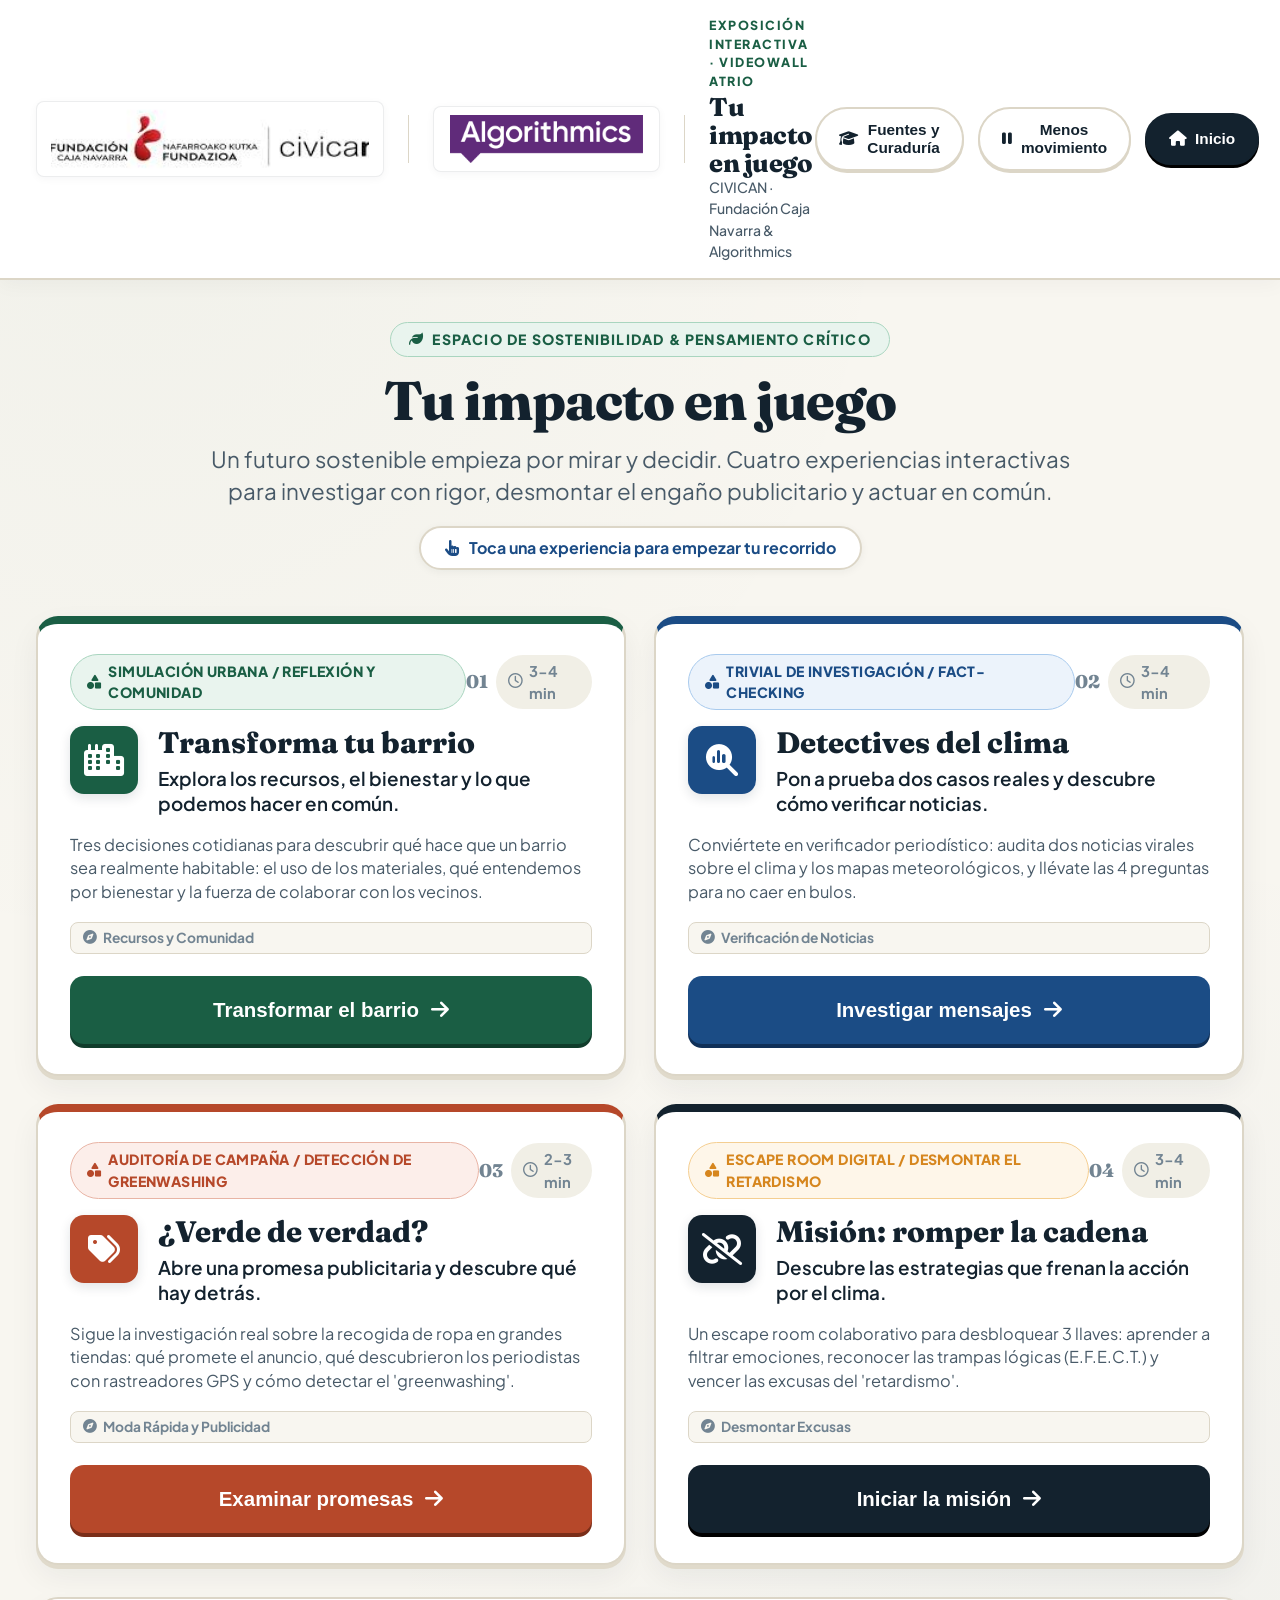
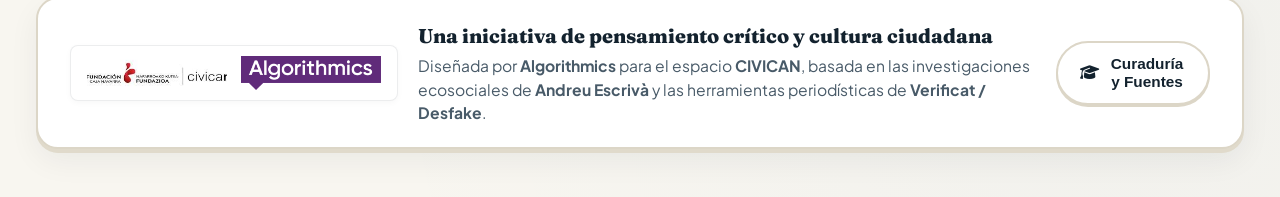
==== commit 10af0e02: "feat: Cuenta atras circular animada en aviso de inactividad, logotipos visibles y contenidos autoinc" ====
--- a/civican.html
+++ b/civican.html
@@ -19,23 +19,32 @@
     <!-- CABECERA DE QUIOSCO SUPERIOR -->
     <header class="kiosk-header" role="banner">
       <div class="kiosk-brand">
-        <!-- Logo Institucional CIVICAN / Fundación Caja Navarra Ampliado -->
-        <div class="logo-frame">
+        <!-- Logo Institucional CIVICAN / Fundación Caja Navarra -->
+        <div class="logo-frame" title="Fundación Caja Navarra - CIVICAN">
           <img src="assets/civican-logo.png" alt="Fundación Caja Navarra - Civican" class="civican-logo-img">
         </div>
+
         <div class="brand-divider"></div>
-        <div class="header-meta">
-          <span class="tag-kicker">Videowall Atrio · Exposición Interactiva</span>
+
+        <!-- Logo Algorithmics Pamplona -->
+        <div class="logo-frame algo-frame" title="Algorithmics Pamplona">
+          <img src="assets/logo-algorithmics.png" alt="Algorithmics Pamplona" class="algo-logo-img">
+        </div>
+
+        <div class="brand-divider hide-mobile"></div>
+
+        <div class="header-meta hide-mobile">
+          <span class="tag-kicker">Exposición Interactiva · Videowall Atrio</span>
           <span class="header-event-title">Tu impacto en juego</span>
-          <span class="header-event-subtitle">Fundación Caja Navarra · CIVICAN</span>
+          <span class="header-event-subtitle">CIVICAN · Fundación Caja Navarra &amp; Algorithmics</span>
         </div>
       </div>
 
       <!-- Acciones de Navegación del Quiosco -->
       <nav class="kiosk-header-actions" aria-label="Navegación general">
-        <button class="header-btn" id="btn-open-sources" aria-label="Ver fuentes y créditos">
-          <i class="fa-solid fa-book-open"></i>
-          <span>Fuentes y Charla</span>
+        <button class="header-btn" id="btn-open-sources" aria-label="Ver fuentes y curaduría">
+          <i class="fa-solid fa-graduation-cap"></i>
+          <span>Fuentes y Curaduría</span>
         </button>
 
         <button class="header-btn" id="btn-toggle-motion" aria-label="Ajustar preferencias de movimiento">
@@ -73,20 +82,21 @@
         <!-- Renderizado dinámico desde civican-app.js -->
       </section>
 
-      <!-- Pie de Portada: Fuentes y Reconocimientos -->
+      <!-- Pie de Portada: Colaboración y Fuentes -->
       <footer class="landing-footer-sources">
         <div class="sources-teaser">
-          <div class="sources-teaser-icon">
-            <i class="fa-solid fa-feather-pointed"></i>
+          <div class="sources-logos-group">
+            <img src="assets/civican-logo.png" alt="CIVICAN · Fundación Caja Navarra" class="footer-partner-logo">
+            <img src="assets/logo-algorithmics.png" alt="Algorithmics" class="footer-partner-logo">
           </div>
           <div class="sources-teaser-text">
-            <h4>Fuentes teóricas y metodológicas de la exposición</h4>
-            <p>Contenidos desarrollados a partir de la conferencia de <strong>Andreu Escrivà</strong> (P1) y las metodologías de <strong>Verificat / Desfake</strong> (P2).</p>
+            <h4>Una iniciativa de pensamiento crítico y cultura ciudadana</h4>
+            <p>Diseñada por <strong>Algorithmics</strong> para el espacio <strong>CIVICAN</strong>, basada en las investigaciones ecosociales de <strong>Andreu Escrivà</strong> y las herramientas periodísticas de <strong>Verificat / Desfake</strong>.</p>
           </div>
         </div>
         <button class="header-btn" id="btn-open-sources-landing">
           <i class="fa-solid fa-graduation-cap"></i>
-          <span>Consultar fuentes</span>
+          <span>Curaduría y Fuentes</span>
         </button>
       </footer>
     </main>
@@ -123,8 +133,16 @@
       <p class="modal-body-text">
         La pantalla táctil detecta inactividad. Si nadie continúa interactuando, la sesión se reiniciará automáticamente para el siguiente visitante en:
       </p>
-      <div class="idle-countdown-display">
-        <span id="idle-seconds">15</span>s
+      <!-- Cuenta atrás circular visual e interactiva -->
+      <div class="idle-countdown-wrap" role="timer" aria-live="polite">
+        <svg class="idle-countdown-svg" viewBox="0 0 160 160" aria-hidden="true">
+          <circle class="idle-circle-bg" cx="80" cy="80" r="68"></circle>
+          <circle class="idle-circle-bar" id="idle-progress-circle" cx="80" cy="80" r="68"></circle>
+        </svg>
+        <div class="idle-countdown-core">
+          <span class="idle-countdown-num" id="idle-seconds">15</span>
+          <span class="idle-countdown-label">segundos</span>
+        </div>
       </div>
       <div class="modal-actions-pair">
         <button class="btn-modal-action primary" id="btn-keep-playing">
@@ -184,26 +202,28 @@
 
       <!-- Fuente 1: Andreu Escrivà -->
       <div class="sources-source-card andreu">
-        <h4>Andreu Escrivà (Documento P1: CIVICAN.pptx.pdf)</h4>
+        <h4>Andreu Escrivà</h4>
         <div class="sources-role">Ambientólogo, doctor en Biodiversidad y divulgador científico</div>
         <p class="sources-desc">
-          Aporta el marco de <strong>límites biofísicos de materiales (p.4, 14-15)</strong>, el debate sobre <strong>PIB y bienestar humano (p.16-18)</strong>, los <strong>futuros y la acción colectiva (p.19-24)</strong> y el estudio sociológico sobre la <strong>subestimación de la voluntad comunitaria a actuar (p.25-27)</strong>.
+          Aporta el marco científico y social sobre <strong>los límites reales de los materiales</strong>, el debate sobre el <strong>PIB frente al bienestar humano</strong> y la fuerza de la <strong>acción comunitaria</strong> para transformar nuestros barrios en lugares más habitables y saludables.
         </p>
       </div>
 
       <!-- Fuente 2: Verificat / Desfake -->
       <div class="sources-source-card">
-        <h4>Verificat / Desfake (Documento P2: Presentación CIVICAN.pdf)</h4>
-        <div class="sources-role">Asociación de periodismo de verificación y educación mediática</div>
+        <h4>Verificat / Desfake</h4>
+        <div class="sources-role">Asociación periodística de verificación y educación mediática</div>
         <p class="sources-desc">
-          Aporta la metodología de <strong>alfabetización crítica frente a la desinformación climática</strong>: los casos de '¿Te lo crees?' de alimentación y mapas meteorológicos (p.2-17), las <strong>cuatro preguntas maestras de verificación (p.20-22)</strong>, las <strong>estrategias EFECT (p.23-28)</strong>, la investigación con rastreadores GPS sobre la campaña de H&M (p.30-34) y el análisis de las <strong>narrativas de retardismo (p.35-42)</strong>.
-        </p>
-      </div>
-
-      <div style="background:var(--superficie); border:1px solid var(--borde-funcional); border-radius:var(--radius-sm); padding:14px; margin-top:16px;">
-        <strong style="color:var(--azul-tinta);">Fundación Caja Navarra - CIVICAN</strong>
-        <p style="font-size:0.9rem; color:var(--texto-secundario); margin-top:4px;">
-          Instalación diseñada para el Videowall del Atrio de CIVICAN. Promoviendo el pensamiento crítico, la participación ciudadana y la cultura científica en Pamplona.
+          Aporta el método de <strong>alfabetización crítica frente a los bulos</strong>: el análisis de titulares sobre cosechas y mapas del tiempo, las <strong>4 preguntas de verificación</strong>, las tácticas de manipulación (E.F.E.C.T.), la investigación real con rastreadores GPS sobre el reciclaje textil y las claves para detectar el <em>greenwashing</em>.
+        </p>
+      </div>
+
+      <!-- Fuente 3: Algorithmics y CIVICAN -->
+      <div class="sources-source-card" style="border-left-color:var(--amber);">
+        <h4>Algorithmics &amp; CIVICAN (Fundación Caja Navarra)</h4>
+        <div class="sources-role">Diseño pedagógico, tecnología y espacio cultural</div>
+        <p class="sources-desc">
+          Experiencia concebida para el <strong>Videowall del Atrio de CIVICAN</strong> (Pamplona). Una iniciativa abierta a toda la ciudadanía para fomentar el pensamiento crítico, la cultura científica y la convivencia en el espacio público.
         </p>
       </div>
     </div>
--- a/css/civican.css
+++ b/css/civican.css
@@ -136,9 +136,21 @@
 }
 
 .civican-logo-img {
-  height: 72px; /* Logo notablemente más grande y nítido */
+  height: 62px; /* Logo notablemente más grande y nítido */
   width: auto;
-  max-width: 380px;
+  max-width: 320px;
+  object-fit: contain;
+  display: block;
+}
+
+.algo-frame {
+  padding: 8px 16px;
+}
+
+.algo-logo-img {
+  height: 48px;
+  width: auto;
+  max-width: 210px;
   object-fit: contain;
   display: block;
 }
@@ -481,7 +493,27 @@
 .sources-teaser {
   display: flex;
   align-items: center;
-  gap: 18px;
+  gap: 20px;
+}
+
+.sources-logos-group {
+  display: flex;
+  align-items: center;
+  gap: 14px;
+  background: #FFFFFF;
+  padding: 8px 16px;
+  border-radius: var(--radius-sm);
+  border: 1px solid rgba(19, 34, 46, 0.08);
+  box-shadow: 0 2px 6px rgba(19, 34, 46, 0.03);
+  flex-shrink: 0;
+}
+
+.footer-partner-logo {
+  height: 38px;
+  width: auto;
+  max-width: 140px;
+  object-fit: contain;
+  display: block;
 }
 
 .sources-teaser-icon {
@@ -1023,12 +1055,99 @@
   line-height: 1.45;
 }
 
+/* Cuenta Atrás Circular Visual e Interactiva */
+.idle-countdown-wrap {
+  position: relative;
+  width: 160px;
+  height: 160px;
+  margin: 0 auto 28px auto;
+  display: flex;
+  align-items: center;
+  justify-content: center;
+}
+
+.idle-countdown-svg {
+  width: 100%;
+  height: 100%;
+  transform: rotate(-90deg); /* Inicio a las 12 en punto */
+}
+
+.idle-circle-bg {
+  fill: none;
+  stroke: rgba(19, 34, 46, 0.08);
+  stroke-width: 10;
+}
+
+.idle-circle-bar {
+  fill: none;
+  stroke: var(--terracotta);
+  stroke-width: 10;
+  stroke-linecap: round;
+  stroke-dasharray: 427.26;
+  stroke-dashoffset: 0;
+  transition: stroke-dashoffset 1s linear, stroke var(--trans-fast);
+}
+
+.idle-countdown-wrap.urgent .idle-circle-bar {
+  stroke: #C0392B;
+  animation: pulseCountdown 0.8s ease-in-out infinite alternate;
+}
+
+.idle-countdown-core {
+  position: absolute;
+  inset: 0;
+  display: flex;
+  flex-direction: column;
+  align-items: center;
+  justify-content: center;
+  pointer-events: none;
+  line-height: 1;
+}
+
+.idle-countdown-num {
+  font-family: var(--font-display);
+  font-size: 3.6rem;
+  font-weight: 900;
+  color: var(--terracotta);
+  letter-spacing: -1px;
+  transition: color var(--trans-fast);
+}
+
+.idle-countdown-wrap.urgent .idle-countdown-num {
+  color: #C0392B;
+  animation: tickHeartbeat 0.8s ease-in-out infinite;
+}
+
+.idle-countdown-label {
+  font-family: var(--font-sans);
+  font-size: 0.82rem;
+  font-weight: 800;
+  text-transform: uppercase;
+  letter-spacing: 1.2px;
+  color: var(--ink-secondary);
+  margin-top: 4px;
+}
+
+@keyframes pulseCountdown {
+  0% { stroke-width: 10; opacity: 1; }
+  100% { stroke-width: 13; opacity: 0.85; }
+}
+
+@keyframes tickHeartbeat {
+  0% { transform: scale(1); }
+  35% { transform: scale(1.08); }
+  100% { transform: scale(1); }
+}
+
+body.reduced-motion .idle-circle-bar,
+body.reduced-motion .idle-countdown-wrap.urgent .idle-circle-bar,
+body.reduced-motion .idle-countdown-wrap.urgent .idle-countdown-num {
+  animation: none !important;
+  transition: none !important;
+}
+
 .idle-countdown-display {
-  font-size: 3.8rem;
-  font-weight: 900;
-  font-family: var(--font-display);
-  color: var(--terracotta);
-  margin-bottom: 26px;
+  display: none;
 }
 
 .modal-actions-pair {
@@ -1117,6 +1236,10 @@
 
 /* Adaptación para Pantallas Menores */
 @media (max-width: 1080px) {
+  .hide-mobile {
+    display: none !important;
+  }
+
   .experiences-grid {
     grid-template-columns: 1fr;
   }
@@ -1134,10 +1257,15 @@
   .kiosk-header {
     padding: 12px 18px;
     min-height: 84px;
+    gap: 12px;
   }
 
   .civican-logo-img {
-    height: 52px;
+    height: 48px;
+  }
+
+  .algo-logo-img {
+    height: 38px;
   }
 
   .header-event-title {
@@ -1152,6 +1280,17 @@
     font-size: 1.15rem;
   }
 
+  .landing-footer-sources {
+    flex-direction: column;
+    align-items: stretch;
+    gap: 16px;
+  }
+
+  .sources-teaser {
+    flex-direction: column;
+    align-items: flex-start;
+  }
+
   .results-actions-grid {
     grid-template-columns: 1fr;
   }
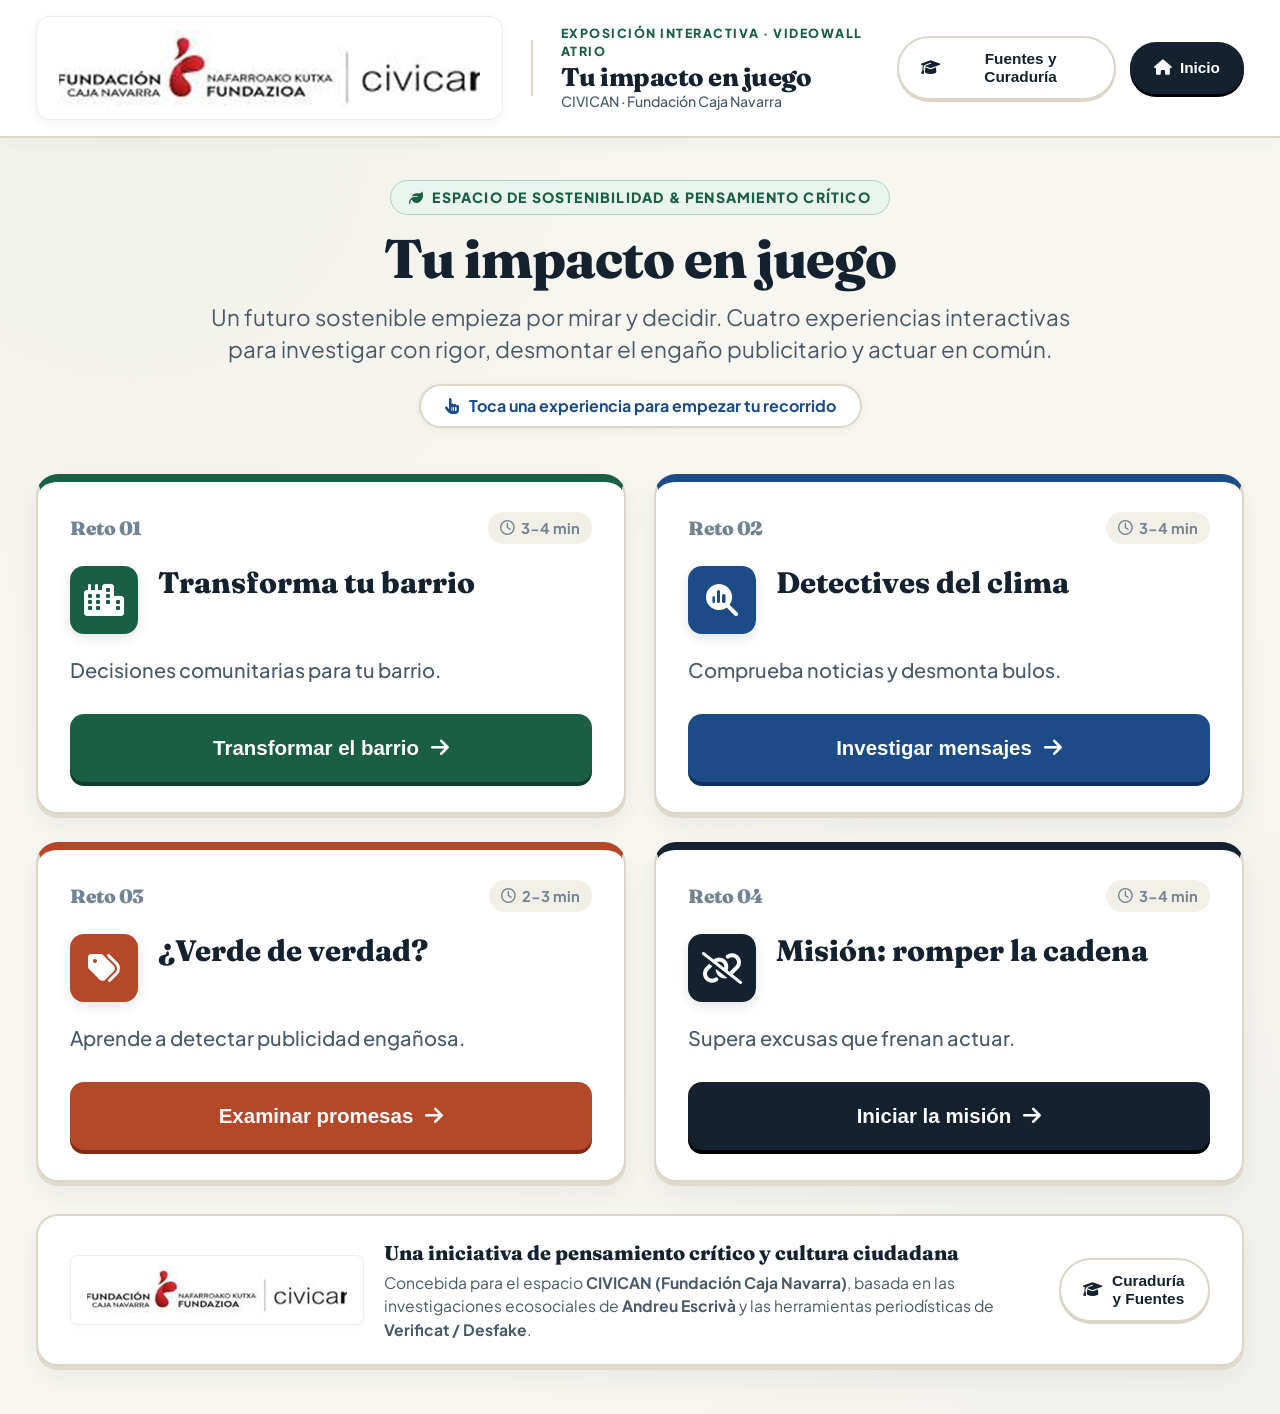
==== commit 928cc879: "feat: Logo CIVICAN ampliado como protagonista, retirada de Algorithmics, simplificación de textos a " ====
--- a/civican.html
+++ b/civican.html
@@ -24,19 +24,12 @@
           <img src="assets/civican-logo.png" alt="Fundación Caja Navarra - Civican" class="civican-logo-img">
         </div>
 
-        <div class="brand-divider"></div>
-
-        <!-- Logo Algorithmics Pamplona -->
-        <div class="logo-frame algo-frame" title="Algorithmics Pamplona">
-          <img src="assets/logo-algorithmics.png" alt="Algorithmics Pamplona" class="algo-logo-img">
-        </div>
-
         <div class="brand-divider hide-mobile"></div>
 
         <div class="header-meta hide-mobile">
           <span class="tag-kicker">Exposición Interactiva · Videowall Atrio</span>
           <span class="header-event-title">Tu impacto en juego</span>
-          <span class="header-event-subtitle">CIVICAN · Fundación Caja Navarra &amp; Algorithmics</span>
+          <span class="header-event-subtitle">CIVICAN · Fundación Caja Navarra</span>
         </div>
       </div>
 
@@ -45,11 +38,6 @@
         <button class="header-btn" id="btn-open-sources" aria-label="Ver fuentes y curaduría">
           <i class="fa-solid fa-graduation-cap"></i>
           <span>Fuentes y Curaduría</span>
-        </button>
-
-        <button class="header-btn" id="btn-toggle-motion" aria-label="Ajustar preferencias de movimiento">
-          <i class="fa-solid fa-pause"></i>
-          <span>Menos movimiento</span>
         </button>
 
         <!-- Botón permanente de volver al inicio -->
@@ -87,11 +75,10 @@
         <div class="sources-teaser">
           <div class="sources-logos-group">
             <img src="assets/civican-logo.png" alt="CIVICAN · Fundación Caja Navarra" class="footer-partner-logo">
-            <img src="assets/logo-algorithmics.png" alt="Algorithmics" class="footer-partner-logo">
           </div>
           <div class="sources-teaser-text">
             <h4>Una iniciativa de pensamiento crítico y cultura ciudadana</h4>
-            <p>Diseñada por <strong>Algorithmics</strong> para el espacio <strong>CIVICAN</strong>, basada en las investigaciones ecosociales de <strong>Andreu Escrivà</strong> y las herramientas periodísticas de <strong>Verificat / Desfake</strong>.</p>
+            <p>Concebida para el espacio <strong>CIVICAN (Fundación Caja Navarra)</strong>, basada en las investigaciones ecosociales de <strong>Andreu Escrivà</strong> y las herramientas periodísticas de <strong>Verificat / Desfake</strong>.</p>
           </div>
         </div>
         <button class="header-btn" id="btn-open-sources-landing">
@@ -218,12 +205,12 @@
         </p>
       </div>
 
-      <!-- Fuente 3: Algorithmics y CIVICAN -->
-      <div class="sources-source-card" style="border-left-color:var(--amber);">
-        <h4>Algorithmics &amp; CIVICAN (Fundación Caja Navarra)</h4>
-        <div class="sources-role">Diseño pedagógico, tecnología y espacio cultural</div>
+      <!-- Fuente 3: CIVICAN -->
+      <div class="sources-source-card" style="border-left-color:var(--forest);">
+        <h4>CIVICAN (Fundación Caja Navarra)</h4>
+        <div class="sources-role">Centro cultural, social y de pensamiento</div>
         <p class="sources-desc">
-          Experiencia concebida para el <strong>Videowall del Atrio de CIVICAN</strong> (Pamplona). Una iniciativa abierta a toda la ciudadanía para fomentar el pensamiento crítico, la cultura científica y la convivencia en el espacio público.
+          Instalación pedagógica concebida para el <strong>Videowall del Atrio de CIVICAN</strong> (Pamplona). Una iniciativa abierta a toda la ciudadanía para fomentar el pensamiento crítico, la cultura científica y la convivencia en el espacio público.
         </p>
       </div>
     </div>
--- a/css/civican.css
+++ b/css/civican.css
@@ -114,50 +114,38 @@
   top: 0;
   z-index: 200;
   box-shadow: 0 4px 20px rgba(19, 34, 46, 0.04);
-  min-height: 102px;
+  min-height: 114px;
 }
 
 .kiosk-brand {
   display: flex;
   align-items: center;
-  gap: 24px;
+  gap: 28px;
 }
 
 /* Contenedor y Escala del Logotipo Ampliado */
 .logo-frame {
   background: #FFFFFF;
-  padding: 6px 14px;
-  border-radius: var(--radius-sm);
+  padding: 10px 22px;
+  border-radius: var(--radius-md);
   border: 1px solid rgba(19, 34, 46, 0.08);
   display: inline-flex;
   align-items: center;
-  box-shadow: 0 2px 8px rgba(19, 34, 46, 0.04);
+  box-shadow: 0 3px 12px rgba(19, 34, 46, 0.05);
   transition: transform var(--trans-fast);
 }
 
 .civican-logo-img {
-  height: 62px; /* Logo notablemente más grande y nítido */
+  height: 82px; /* Logo protagonista, nítido y de gran escala */
   width: auto;
-  max-width: 320px;
+  max-width: 440px;
   object-fit: contain;
   display: block;
 }
 
-.algo-frame {
-  padding: 8px 16px;
-}
-
-.algo-logo-img {
-  height: 48px;
-  width: auto;
-  max-width: 210px;
-  object-fit: contain;
-  display: block;
-}
-
 .brand-divider {
   width: 2px;
-  height: 48px;
+  height: 56px;
   background: var(--rule);
 }
 
@@ -430,10 +418,11 @@
 }
 
 .card-summary {
-  font-size: 1.02rem;
+  font-size: 1.25rem;
+  font-weight: 500;
   color: var(--ink-secondary);
-  margin-bottom: 18px;
-  line-height: 1.45;
+  margin-bottom: 24px;
+  line-height: 1.4;
 }
 
 .card-source-citation {
@@ -509,9 +498,9 @@
 }
 
 .footer-partner-logo {
-  height: 38px;
+  height: 52px;
   width: auto;
-  max-width: 140px;
+  max-width: 260px;
   object-fit: contain;
   display: block;
 }
@@ -1261,11 +1250,7 @@
   }
 
   .civican-logo-img {
-    height: 48px;
-  }
-
-  .algo-logo-img {
-    height: 38px;
+    height: 58px;
   }
 
   .header-event-title {
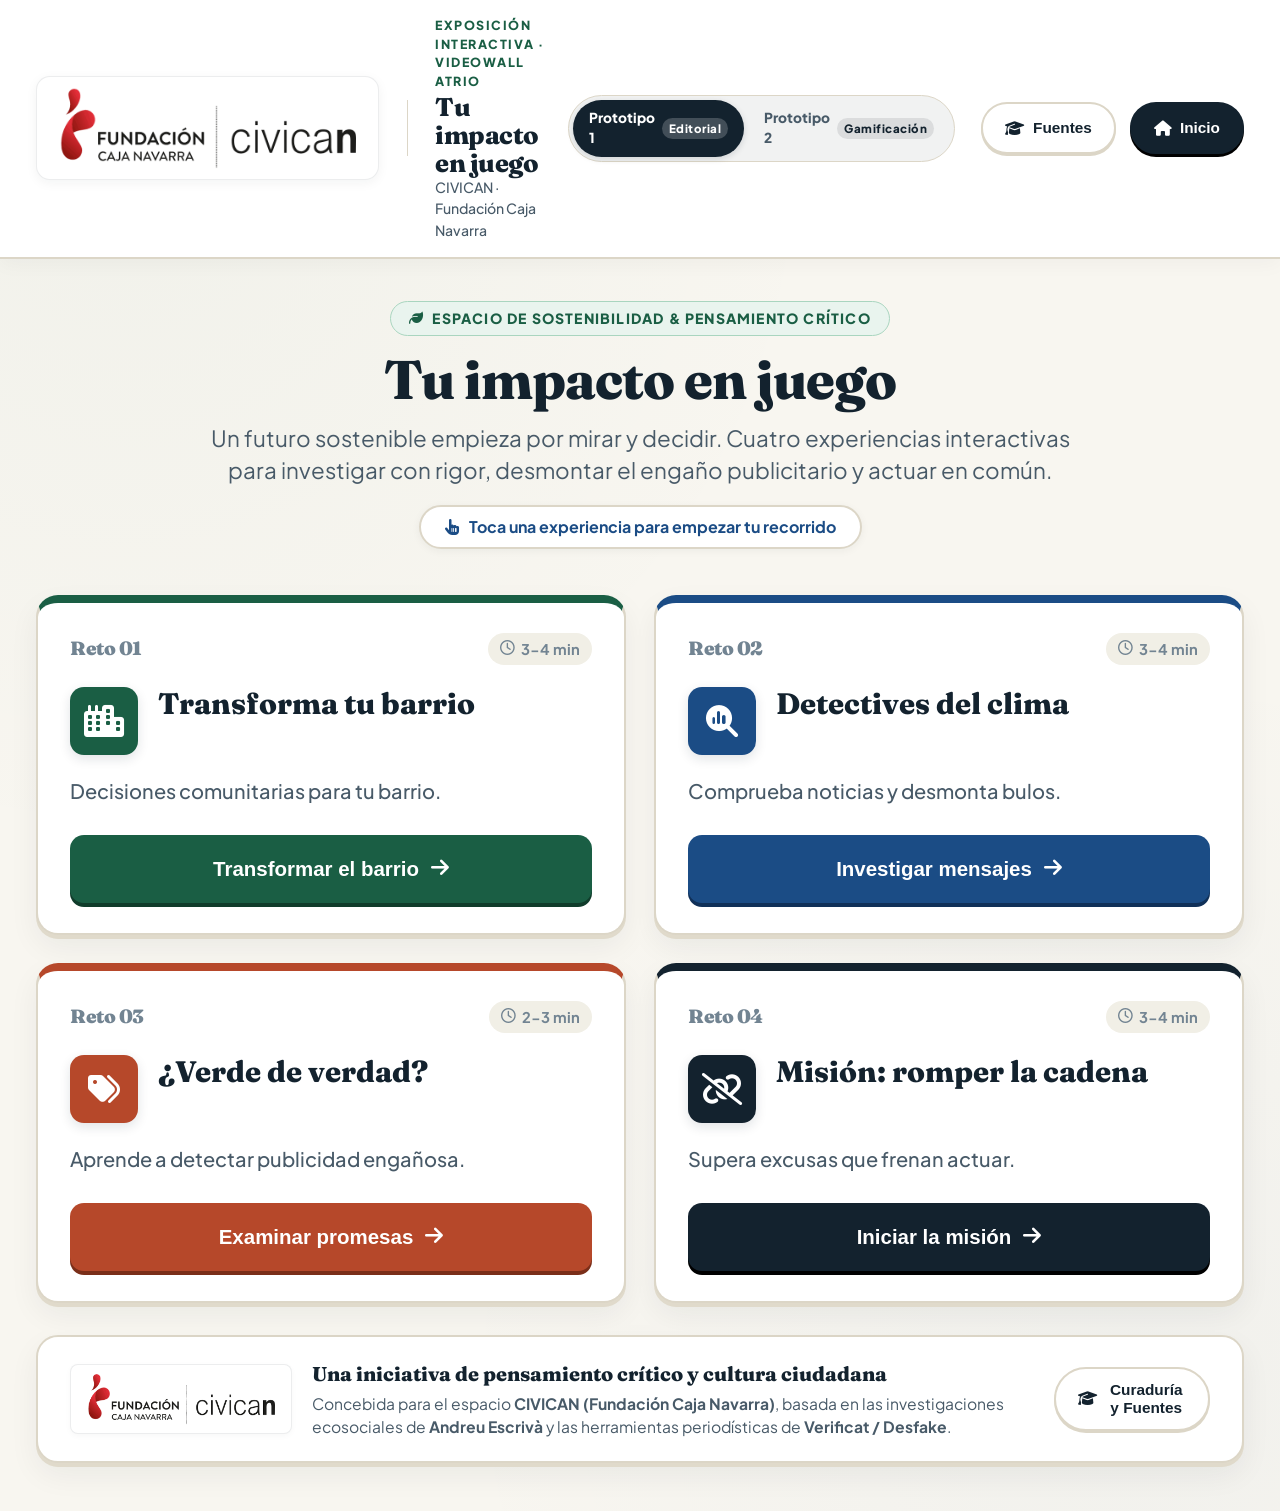
==== commit 457d61b0: "feat: Anadir Prototipo 2 con gamificacion tactil interactiva y selector de prototipos" ====
--- a/civican.html
+++ b/civican.html
@@ -8,6 +8,7 @@
 
   <!-- Estilos Dedicados de la Experiencia Quiosco CIVICAN -->
   <link rel="stylesheet" href="css/civican.css">
+  <link rel="stylesheet" href="css/civican-gamification.css">
   
   <!-- Iconos FontAwesome -->
   <link rel="stylesheet" href="https://cdnjs.cloudflare.com/ajax/libs/font-awesome/6.4.0/css/all.min.css">
@@ -33,11 +34,23 @@
         </div>
       </div>
 
-      <!-- Acciones de Navegación del Quiosco -->
+      <!-- Acciones de Navegación del Quiosco y Selector de Prototipo -->
       <nav class="kiosk-header-actions" aria-label="Navegación general">
+        <!-- Selector Rápido para Reunión de Presentación -->
+        <div class="prototype-switcher-nav" aria-label="Selector de prototipo de exposición">
+          <a href="prototipo1.html" class="proto-pill-btn active" title="Prototipo 1: Formato Editorial Clásico">
+            <span>Prototipo 1</span>
+            <span class="proto-badge">Editorial</span>
+          </a>
+          <a href="prototipo2.html" class="proto-pill-btn" title="Ver Prototipo 2: Gamificación Táctil Activa">
+            <span>Prototipo 2</span>
+            <span class="proto-badge">Gamificación</span>
+          </a>
+        </div>
+
         <button class="header-btn" id="btn-open-sources" aria-label="Ver fuentes y curaduría">
           <i class="fa-solid fa-graduation-cap"></i>
-          <span>Fuentes y Curaduría</span>
+          <span>Fuentes</span>
         </button>
 
         <!-- Botón permanente de volver al inicio -->
--- a/css/civican-gamification.css
+++ b/css/civican-gamification.css
@@ -0,0 +1,653 @@
+/* ==========================================================================
+   CIVICAN: ESTILOS DEDICADOS PARA PROTOTIPO 2 (GAMIFICACIÓN TÁCTIL)
+   ========================================================================== */
+
+/* Barra de Conmutación de Prototipos para la Reunión */
+.prototype-switcher-nav {
+  display: inline-flex;
+  align-items: center;
+  background: rgba(19, 34, 46, 0.06);
+  border: 1px solid var(--rule);
+  border-radius: var(--radius-pill);
+  padding: 4px;
+  gap: 4px;
+  margin-right: 12px;
+}
+
+.proto-pill-btn {
+  padding: 8px 16px;
+  border-radius: var(--radius-pill);
+  font-size: 0.86rem;
+  font-weight: 800;
+  text-decoration: none;
+  color: var(--ink-secondary);
+  display: inline-flex;
+  align-items: center;
+  gap: 7px;
+  transition: all var(--trans-fast);
+}
+
+.proto-pill-btn:hover {
+  color: var(--ink);
+}
+
+.proto-pill-btn.active {
+  background: var(--ink);
+  color: #FFFFFF;
+  box-shadow: 0 2px 6px rgba(19, 34, 46, 0.15);
+}
+
+.proto-pill-btn .proto-badge {
+  font-size: 0.72rem;
+  padding: 2px 7px;
+  border-radius: var(--radius-pill);
+  background: rgba(255, 255, 255, 0.2);
+  letter-spacing: 0.5px;
+}
+
+.proto-pill-btn:not(.active) .proto-badge {
+  background: rgba(19, 34, 46, 0.1);
+  color: var(--ink);
+}
+
+/* ==========================================================================
+   MÓDULO 1: SIMULADOR DE BARRIO CON PALANCAS TÁCTILES
+   ========================================================================== */
+.simulator-workspace {
+  display: grid;
+  grid-template-columns: 1.25fr 1fr;
+  gap: 32px;
+  align-items: stretch;
+  background: var(--surface);
+  border-radius: var(--radius-lg);
+  border: 2px solid var(--rule);
+  padding: 32px;
+  box-shadow: var(--shadow-card);
+}
+
+.simulator-scene-canvas {
+  background: #F4F6F0;
+  border-radius: var(--radius-md);
+  border: 2px solid var(--rule);
+  padding: 24px;
+  display: flex;
+  flex-direction: column;
+  justify-content: space-between;
+  position: relative;
+  overflow: hidden;
+  min-height: 440px;
+}
+
+.simulator-svg-box {
+  width: 100%;
+  height: 320px;
+  display: flex;
+  align-items: center;
+  justify-content: center;
+}
+
+.gauges-container {
+  display: grid;
+  grid-template-columns: 1fr 1fr;
+  gap: 20px;
+  margin-top: 20px;
+  background: rgba(255, 255, 255, 0.9);
+  padding: 16px 20px;
+  border-radius: var(--radius-md);
+  border: 1px solid var(--rule);
+}
+
+.gauge-block h5 {
+  font-family: var(--font-sans);
+  font-size: 0.85rem;
+  font-weight: 800;
+  text-transform: uppercase;
+  letter-spacing: 0.5px;
+  color: var(--ink-secondary);
+  margin-bottom: 8px;
+  display: flex;
+  justify-content: space-between;
+  align-items: center;
+}
+
+.gauge-track {
+  width: 100%;
+  height: 14px;
+  background: rgba(19, 34, 46, 0.08);
+  border-radius: var(--radius-pill);
+  overflow: hidden;
+}
+
+.gauge-fill {
+  height: 100%;
+  border-radius: var(--radius-pill);
+  transition: width 0.4s cubic-bezier(0.2, 0.9, 0.3, 1), background-color 0.3s;
+}
+
+.gauge-fill.health { background: var(--forest); }
+.gauge-fill.materials { background: var(--terracotta); }
+
+/* Panel de Palancas Táctiles */
+.levers-control-panel {
+  display: flex;
+  flex-direction: column;
+  gap: 22px;
+  justify-content: center;
+}
+
+.levers-panel-title {
+  font-family: var(--font-display);
+  font-size: 1.55rem;
+  font-weight: 800;
+  color: var(--ink);
+  margin-bottom: 6px;
+}
+
+.levers-panel-intro {
+  font-size: 1.05rem;
+  color: var(--ink-secondary);
+  margin-bottom: 12px;
+}
+
+.tactile-lever-card {
+  background: var(--canvas);
+  border: 2px solid var(--rule);
+  border-radius: var(--radius-md);
+  padding: 18px 22px;
+  display: flex;
+  align-items: center;
+  justify-content: space-between;
+  gap: 16px;
+  cursor: pointer;
+  transition: all var(--trans-fast);
+  box-shadow: 0 3px 0 var(--rule);
+  user-select: none;
+}
+
+.tactile-lever-card:active {
+  transform: translateY(2px);
+  box-shadow: 0 1px 0 var(--rule);
+}
+
+.tactile-lever-card.active-state {
+  border-color: var(--forest);
+  background: var(--forest-soft);
+  box-shadow: 0 4px 0 #103C2B;
+}
+
+.lever-icon-cell {
+  width: 48px;
+  height: 48px;
+  border-radius: var(--radius-sm);
+  background: #FFFFFF;
+  display: flex;
+  align-items: center;
+  justify-content: center;
+  font-size: 1.4rem;
+  color: var(--forest);
+  border: 1px solid var(--rule);
+  flex-shrink: 0;
+}
+
+.lever-info {
+  flex: 1;
+}
+
+.lever-name {
+  font-family: var(--font-display);
+  font-size: 1.18rem;
+  font-weight: 800;
+  color: var(--ink);
+  margin-bottom: 4px;
+}
+
+.lever-status-label {
+  font-size: 0.92rem;
+  font-weight: 600;
+  color: var(--ink-secondary);
+}
+
+.tactile-toggle-switch {
+  width: 68px;
+  height: 38px;
+  background: rgba(19, 34, 46, 0.16);
+  border-radius: var(--radius-pill);
+  padding: 4px;
+  position: relative;
+  transition: background var(--trans-fast);
+  flex-shrink: 0;
+}
+
+.tactile-toggle-handle {
+  width: 30px;
+  height: 30px;
+  background: #FFFFFF;
+  border-radius: 50%;
+  box-shadow: 0 2px 6px rgba(0, 0, 0, 0.2);
+  transition: transform var(--trans-fast);
+}
+
+.tactile-lever-card.active-state .tactile-toggle-switch {
+  background: var(--forest);
+}
+
+.tactile-lever-card.active-state .tactile-toggle-handle {
+  transform: translateX(30px);
+}
+
+/* ==========================================================================
+   MÓDULO 2: ESTAMPADOR DE NOTICIAS (¿RIGOR O BULO?)
+   ========================================================================== */
+.stamper-desk-workspace {
+  background: var(--surface);
+  border: 2px solid var(--rule);
+  border-radius: var(--radius-lg);
+  padding: 36px 44px;
+  box-shadow: var(--shadow-card);
+  display: flex;
+  flex-direction: column;
+  gap: 28px;
+  position: relative;
+}
+
+.stamper-headline-card {
+  background: #FFFFFF;
+  border: 2px solid var(--rule);
+  border-radius: var(--radius-md);
+  padding: 32px 36px;
+  position: relative;
+  box-shadow: 0 4px 16px rgba(19, 34, 46, 0.06);
+  overflow: hidden;
+}
+
+.headline-meta-tag {
+  display: inline-flex;
+  align-items: center;
+  gap: 8px;
+  font-size: 0.85rem;
+  font-weight: 800;
+  text-transform: uppercase;
+  letter-spacing: 1px;
+  color: var(--cyanotype);
+  margin-bottom: 12px;
+}
+
+.headline-text-large {
+  font-family: var(--font-display);
+  font-size: 1.85rem;
+  font-weight: 800;
+  color: var(--ink);
+  line-height: 1.3;
+  margin-bottom: 16px;
+}
+
+.headline-context-quote {
+  font-size: 1.1rem;
+  color: var(--ink-secondary);
+  line-height: 1.5;
+  border-left: 4px solid var(--rule);
+  padding-left: 16px;
+}
+
+/* Sello Animado sobre el Titular */
+.stamp-seal-badge {
+  position: absolute;
+  top: 24px;
+  right: 32px;
+  padding: 12px 24px;
+  border: 4px dashed;
+  border-radius: var(--radius-sm);
+  font-family: var(--font-display);
+  font-size: 1.5rem;
+  font-weight: 900;
+  text-transform: uppercase;
+  transform: rotate(-12deg) scale(0);
+  opacity: 0;
+  pointer-events: none;
+  transition: transform 0.25s cubic-bezier(0.175, 0.885, 0.32, 1.275), opacity 0.2s;
+  z-index: 10;
+}
+
+.stamp-seal-badge.stamped {
+  transform: rotate(-12deg) scale(1);
+  opacity: 1;
+}
+
+.stamp-seal-badge.verified {
+  border-color: var(--forest);
+  color: var(--forest);
+  background: rgba(26, 94, 68, 0.08);
+}
+
+.stamp-seal-badge.hoax {
+  border-color: #C0392B;
+  color: #C0392B;
+  background: rgba(192, 57, 43, 0.08);
+}
+
+/* Fila de Botones de Estampado Táctil */
+.stamp-actions-row {
+  display: grid;
+  grid-template-columns: 1fr 1fr;
+  gap: 24px;
+}
+
+.btn-stamp-touch {
+  min-height: 84px;
+  border-radius: var(--radius-md);
+  border: none;
+  display: inline-flex;
+  align-items: center;
+  justify-content: center;
+  gap: 16px;
+  font-family: var(--font-display);
+  font-size: 1.45rem;
+  font-weight: 900;
+  color: #FFFFFF;
+  cursor: pointer;
+  transition: all var(--trans-fast);
+}
+
+.btn-stamp-touch.stamp-verified {
+  background: var(--forest);
+  box-shadow: 0 6px 0 #103C2B;
+}
+
+.btn-stamp-touch.stamp-verified:active {
+  transform: translateY(4px);
+  box-shadow: 0 2px 0 #103C2B;
+}
+
+.btn-stamp-touch.stamp-hoax {
+  background: #C0392B;
+  box-shadow: 0 6px 0 #7A1C14;
+}
+
+.btn-stamp-touch.stamp-hoax:active {
+  transform: translateY(4px);
+  box-shadow: 0 2px 0 #7A1C14;
+}
+
+/* Lupa Forense Revelada tras Estampar */
+.forensic-loupe-card {
+  background: var(--cyanotype-soft);
+  border: 2px solid var(--cyanotype-border);
+  border-radius: var(--radius-md);
+  padding: 24px 28px;
+  display: none;
+  animation: slideFadeIn 0.3s ease-out forwards;
+}
+
+.forensic-loupe-card.revealed {
+  display: block;
+}
+
+.forensic-header {
+  display: flex;
+  align-items: center;
+  gap: 12px;
+  font-family: var(--font-display);
+  font-size: 1.35rem;
+  font-weight: 800;
+  color: var(--cyanotype);
+  margin-bottom: 10px;
+}
+
+.forensic-body {
+  font-size: 1.12rem;
+  color: var(--ink);
+  line-height: 1.5;
+}
+
+/* ==========================================================================
+   MÓDULO 3: RASTREADOR GPS POR SATÉLITE (INVESTIGACIÓN DE ROPA)
+   ========================================================================== */
+.gps-satellite-workspace {
+  background: var(--surface);
+  border: 2px solid var(--rule);
+  border-radius: var(--radius-lg);
+  padding: 32px 36px;
+  box-shadow: var(--shadow-card);
+  display: grid;
+  grid-template-columns: 1.3fr 1fr;
+  gap: 32px;
+  align-items: center;
+}
+
+.satellite-map-box {
+  background: #13222E;
+  border-radius: var(--radius-md);
+  padding: 20px;
+  position: relative;
+  overflow: hidden;
+  box-shadow: inset 0 2px 10px rgba(0, 0, 0, 0.4);
+}
+
+.satellite-screen-header {
+  display: flex;
+  justify-content: space-between;
+  align-items: center;
+  color: #728492;
+  font-size: 0.82rem;
+  font-weight: 800;
+  letter-spacing: 1px;
+  text-transform: uppercase;
+  margin-bottom: 12px;
+  border-bottom: 1px solid rgba(255, 255, 255, 0.1);
+  padding-bottom: 8px;
+}
+
+.satellite-status-live {
+  color: #2ECC71;
+  display: inline-flex;
+  align-items: center;
+  gap: 6px;
+}
+
+.satellite-status-live::before {
+  content: "";
+  width: 8px;
+  height: 8px;
+  background: #2ECC71;
+  border-radius: 50%;
+  box-shadow: 0 0 8px #2ECC71;
+  animation: pulseDot 1s infinite alternate;
+}
+
+@keyframes pulseDot {
+  0% { opacity: 0.4; }
+  100% { opacity: 1; }
+}
+
+.gps-route-steps {
+  display: flex;
+  flex-direction: column;
+  gap: 16px;
+}
+
+.gps-waypoint-pill {
+  background: var(--canvas);
+  border: 2px solid var(--rule);
+  border-radius: var(--radius-md);
+  padding: 16px 20px;
+  display: flex;
+  align-items: center;
+  gap: 16px;
+  cursor: pointer;
+  transition: all var(--trans-fast);
+}
+
+.gps-waypoint-pill:hover,
+.gps-waypoint-pill.active {
+  border-color: var(--terracotta);
+  background: var(--terracotta-soft);
+  transform: translateX(6px);
+}
+
+.waypoint-step-num {
+  width: 36px;
+  height: 36px;
+  border-radius: 50%;
+  background: var(--terracotta);
+  color: #FFFFFF;
+  display: flex;
+  align-items: center;
+  justify-content: center;
+  font-weight: 900;
+  font-size: 1rem;
+  flex-shrink: 0;
+}
+
+.waypoint-text h5 {
+  font-family: var(--font-display);
+  font-size: 1.15rem;
+  font-weight: 800;
+  color: var(--ink);
+  margin-bottom: 2px;
+}
+
+.waypoint-text p {
+  font-size: 0.94rem;
+  color: var(--ink-secondary);
+}
+
+/* ==========================================================================
+   MÓDULO 4: ROMPECADENAS DEL RETARDISMO (MISIÓN)
+   ========================================================================== */
+.chain-breaker-workspace {
+  background: var(--surface);
+  border: 2px solid var(--rule);
+  border-radius: var(--radius-lg);
+  padding: 36px 40px;
+  box-shadow: var(--shadow-card);
+  text-align: center;
+}
+
+.locks-chain-track {
+  display: grid;
+  grid-template-columns: repeat(3, 1fr);
+  gap: 24px;
+  margin: 28px 0 34px 0;
+}
+
+.lock-station-card {
+  background: var(--canvas);
+  border: 2px solid var(--rule);
+  border-radius: var(--radius-md);
+  padding: 24px 20px;
+  display: flex;
+  flex-direction: column;
+  align-items: center;
+  gap: 14px;
+  transition: all var(--trans-fast);
+  position: relative;
+}
+
+.lock-station-card.broken {
+  border-color: var(--forest);
+  background: var(--forest-soft);
+}
+
+.lock-station-icon {
+  font-size: 3rem;
+  color: var(--terracotta);
+  transition: transform 0.3s;
+}
+
+.lock-station-card.broken .lock-station-icon {
+  color: var(--forest);
+  transform: scale(1.15);
+}
+
+.lock-excuse-quote {
+  font-family: var(--font-display);
+  font-size: 1.15rem;
+  font-weight: 800;
+  color: var(--ink);
+  line-height: 1.35;
+}
+
+.keys-rack {
+  display: grid;
+  grid-template-columns: repeat(3, 1fr);
+  gap: 18px;
+}
+
+.key-card-touch {
+  background: #FFFFFF;
+  border: 2px solid var(--rule);
+  border-radius: var(--radius-md);
+  padding: 20px;
+  text-align: left;
+  cursor: pointer;
+  transition: all var(--trans-fast);
+  box-shadow: 0 4px 0 var(--rule);
+}
+
+.key-card-touch:hover {
+  border-color: var(--amber);
+  transform: translateY(-2px);
+}
+
+.key-card-touch:active {
+  transform: translateY(2px);
+  box-shadow: 0 1px 0 var(--rule);
+}
+
+.key-card-touch.used {
+  opacity: 0.4;
+  pointer-events: none;
+  border-color: var(--rule);
+}
+
+.key-number-tag {
+  font-size: 0.8rem;
+  font-weight: 800;
+  color: var(--amber);
+  text-transform: uppercase;
+  margin-bottom: 6px;
+}
+
+.key-label {
+  font-family: var(--font-display);
+  font-size: 1.1rem;
+  font-weight: 800;
+  color: var(--ink);
+  margin-bottom: 4px;
+}
+
+.key-detail {
+  font-size: 0.92rem;
+  color: var(--ink-secondary);
+}
+
+/* Feedback de Éxito al Romper */
+.chain-break-banner {
+  background: var(--forest);
+  color: #FFFFFF;
+  padding: 16px 24px;
+  border-radius: var(--radius-md);
+  font-family: var(--font-display);
+  font-size: 1.35rem;
+  font-weight: 800;
+  display: none;
+  animation: slideFadeIn 0.3s ease-out forwards;
+  margin-top: 24px;
+}
+
+.chain-break-banner.active {
+  display: block;
+}
+
+/* Responsividad para Prototipo 2 */
+@media (max-width: 1080px) {
+  .simulator-workspace,
+  .gps-satellite-workspace {
+    grid-template-columns: 1fr;
+  }
+
+  .locks-chain-track,
+  .keys-rack {
+    grid-template-columns: 1fr;
+  }
+}
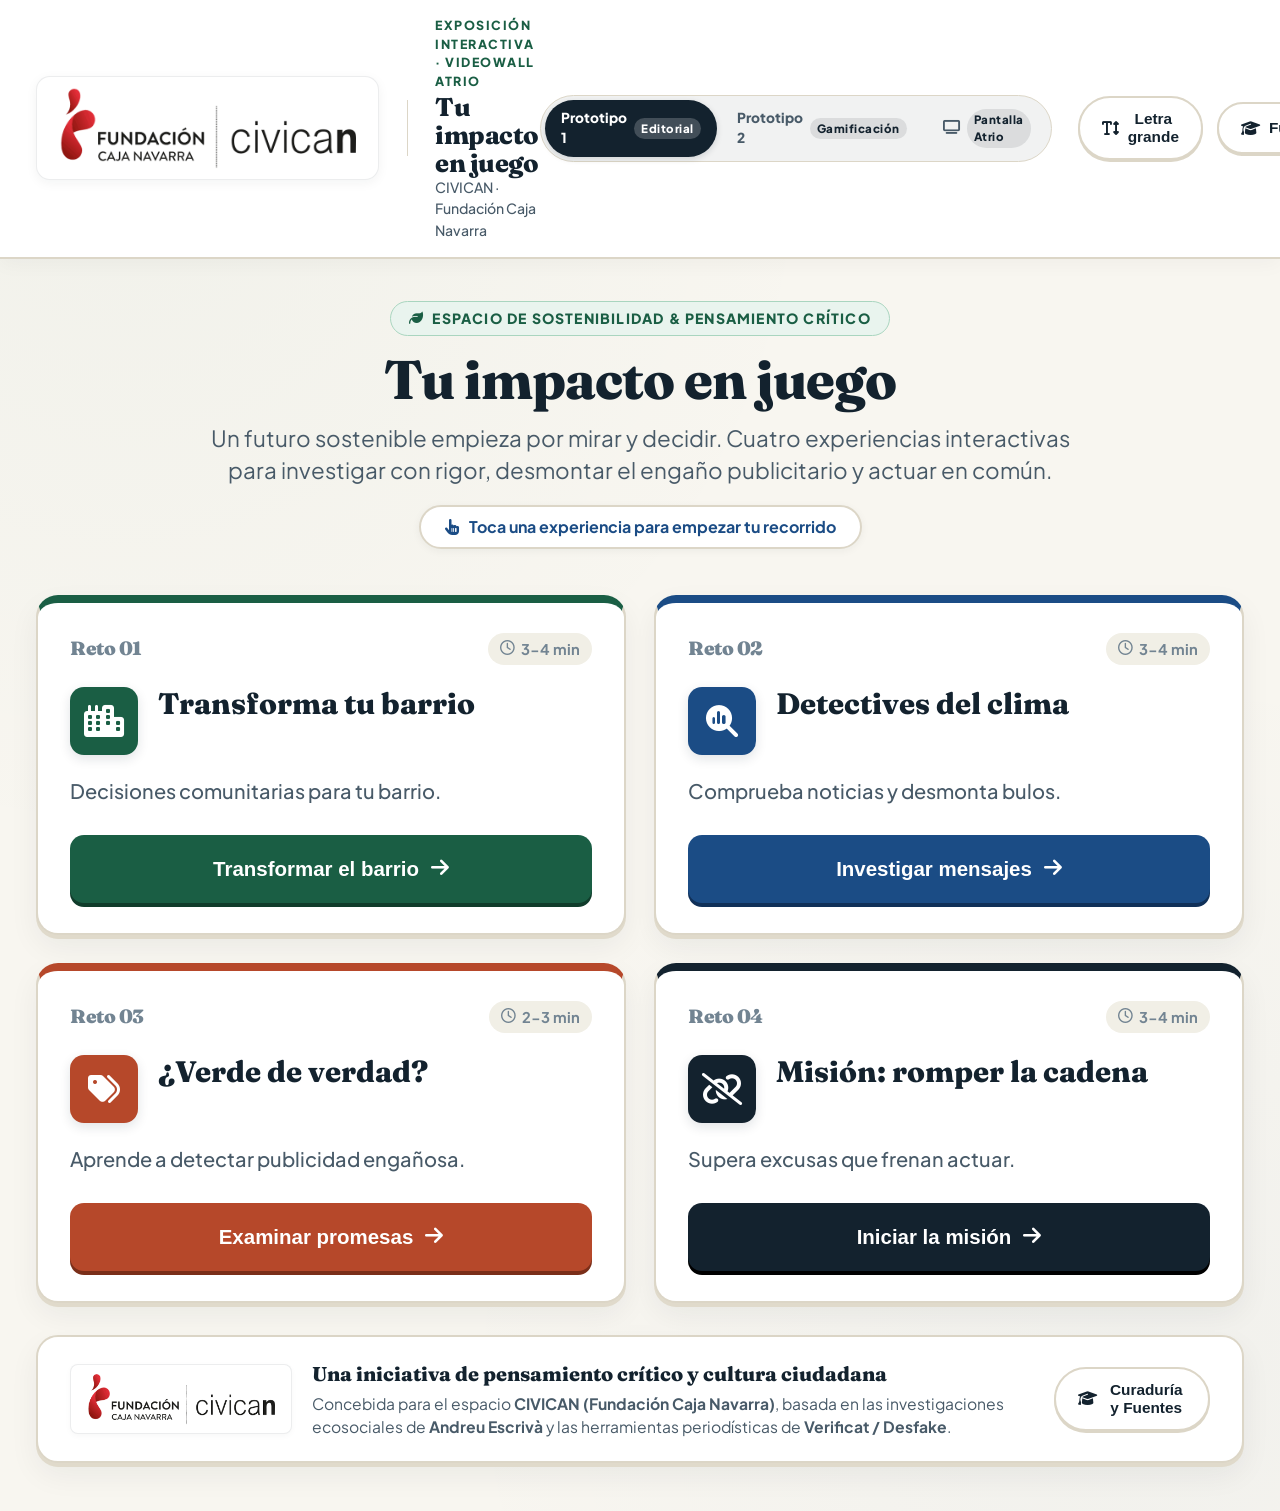
==== commit 2c845707: "feat: Adaptacion para pantalla no tactil Atrio (pantalla.html con datos animados y QR) y version mov" ====
--- a/civican.html
+++ b/civican.html
@@ -36,8 +36,8 @@
 
       <!-- Acciones de Navegación del Quiosco y Selector de Prototipo -->
       <nav class="kiosk-header-actions" aria-label="Navegación general">
-        <!-- Selector Rápido para Reunión de Presentación -->
-        <div class="prototype-switcher-nav" aria-label="Selector de prototipo de exposición">
+        <!-- Selector Rápido para Reunión de Presentación (oculto en móviles para no saturar) -->
+        <div class="prototype-switcher-nav hide-mobile" aria-label="Selector de prototipo de exposición">
           <a href="prototipo1.html" class="proto-pill-btn active" title="Prototipo 1: Formato Editorial Clásico">
             <span>Prototipo 1</span>
             <span class="proto-badge">Editorial</span>
@@ -46,7 +46,17 @@
             <span>Prototipo 2</span>
             <span class="proto-badge">Gamificación</span>
           </a>
-        </div>
+          <a href="pantalla.html" class="proto-pill-btn" title="Ver pantalla Atrio CIVICAN (Videowall)">
+            <i class="fa-solid fa-tv"></i>
+            <span class="proto-badge">Pantalla Atrio</span>
+          </a>
+        </div>
+
+        <!-- Botón de Accesibilidad para Mayores: Tamaño de Letra -->
+        <button class="header-btn" id="btn-toggle-font" aria-label="Cambiar tamaño de letra para lectura cómoda">
+          <i class="fa-solid fa-text-height"></i>
+          <span>Letra grande</span>
+        </button>
 
         <button class="header-btn" id="btn-open-sources" aria-label="Ver fuentes y curaduría">
           <i class="fa-solid fa-graduation-cap"></i>
--- a/css/civican.css
+++ b/css/civican.css
@@ -1223,7 +1223,36 @@
   line-height: 1.45;
 }
 
-/* Adaptación para Pantallas Menores */
+/* ==========================================================================
+   MODO ACCESIBILIDAD PARA MAYORES / LECTURA FÁCIL
+   ========================================================================== */
+body.senior-large-font {
+  font-size: 1.25rem;
+}
+
+body.senior-large-font .landing-title {
+  font-size: 2.8rem;
+}
+
+body.senior-large-font .landing-subtitle,
+body.senior-large-font .card-summary,
+body.senior-large-font .option-card-touch,
+body.senior-large-font .modal-body-text {
+  font-size: 1.35rem !important;
+  line-height: 1.55 !important;
+}
+
+body.senior-large-font .btn-card-cta,
+body.senior-large-font .btn-modal-action {
+  font-size: 1.3rem !important;
+  min-height: 72px !important;
+}
+
+body.senior-large-font .card-title {
+  font-size: 2.2rem !important;
+}
+
+/* Adaptación para Pantallas Menores y Móviles */
 @media (max-width: 1080px) {
   .hide-mobile {
     display: none !important;
@@ -1244,17 +1273,28 @@
 
 @media (max-width: 720px) {
   .kiosk-header {
-    padding: 12px 18px;
-    min-height: 84px;
-    gap: 12px;
+    padding: 10px 14px;
+    min-height: 76px;
+    gap: 8px;
+  }
+
+  .logo-frame {
+    padding: 6px 12px;
   }
 
   .civican-logo-img {
-    height: 58px;
-  }
-
-  .header-event-title {
-    font-size: 1.2rem;
+    height: 48px;
+    max-width: 180px;
+  }
+
+  .kiosk-header-actions {
+    gap: 8px;
+  }
+
+  .header-btn {
+    min-height: 48px;
+    padding: 8px 12px;
+    font-size: 0.95rem;
   }
 
   .landing-title {
@@ -1263,6 +1303,37 @@
 
   .landing-subtitle {
     font-size: 1.15rem;
+  }
+
+  .experience-card {
+    padding: 24px 20px;
+  }
+
+  .card-icon-bubble {
+    width: 60px;
+    height: 60px;
+    font-size: 1.6rem;
+  }
+
+  .btn-card-cta {
+    min-height: 64px;
+    font-size: 1.2rem;
+  }
+
+  .game-layout-split {
+    grid-template-columns: 1fr;
+    gap: 16px;
+  }
+
+  .visual-scene-box {
+    max-height: 250px;
+    padding: 12px;
+  }
+
+  .option-card-touch {
+    min-height: 64px;
+    font-size: 1.1rem;
+    padding: 16px 18px;
   }
 
   .landing-footer-sources {
--- a/css/civican-gamification.css
+++ b/css/civican-gamification.css
@@ -51,17 +51,17 @@
 }
 
 /* ==========================================================================
-   MÓDULO 1: SIMULADOR DE BARRIO CON PALANCAS TÁCTILES
+   MÓDULO 1: SIMULADOR DE BARRIO CON CASOS REALES Y BENEFICIOS
    ========================================================================== */
 .simulator-workspace {
   display: grid;
   grid-template-columns: 1.25fr 1fr;
-  gap: 32px;
-  align-items: stretch;
+  gap: 28px;
+  align-items: start;
   background: var(--surface);
   border-radius: var(--radius-lg);
   border: 2px solid var(--rule);
-  padding: 32px;
+  padding: 30px;
   box-shadow: var(--shadow-card);
 }
 
@@ -69,18 +69,17 @@
   background: #F4F6F0;
   border-radius: var(--radius-md);
   border: 2px solid var(--rule);
-  padding: 24px;
+  padding: 20px;
   display: flex;
   flex-direction: column;
-  justify-content: space-between;
+  gap: 16px;
   position: relative;
   overflow: hidden;
-  min-height: 440px;
 }
 
 .simulator-svg-box {
   width: 100%;
-  height: 320px;
+  height: 290px;
   display: flex;
   align-items: center;
   justify-content: center;
@@ -89,12 +88,156 @@
 .gauges-container {
   display: grid;
   grid-template-columns: 1fr 1fr;
-  gap: 20px;
-  margin-top: 20px;
-  background: rgba(255, 255, 255, 0.9);
-  padding: 16px 20px;
+  gap: 16px;
+  background: rgba(255, 255, 255, 0.95);
+  padding: 14px 18px;
   border-radius: var(--radius-md);
   border: 1px solid var(--rule);
+}
+
+/* Ficha Dinámica del Caso Real con Beneficios Medidos */
+.real-case-story-card {
+  background: #FFFFFF;
+  border: 2px solid var(--forest);
+  border-radius: var(--radius-md);
+  padding: 18px 22px;
+  margin-top: 6px;
+  box-shadow: 0 4px 14px rgba(26, 94, 68, 0.08);
+  animation: slideFadeIn 0.3s ease-out forwards;
+}
+
+.real-case-header {
+  display: flex;
+  justify-content: space-between;
+  align-items: center;
+  margin-bottom: 8px;
+  border-bottom: 1px solid rgba(19, 34, 46, 0.08);
+  padding-bottom: 8px;
+}
+
+.real-case-badge {
+  background: var(--forest-soft);
+  color: var(--forest);
+  font-size: 0.82rem;
+  font-weight: 800;
+  text-transform: uppercase;
+  letter-spacing: 0.6px;
+  padding: 4px 10px;
+  border-radius: var(--radius-pill);
+  display: inline-flex;
+  align-items: center;
+  gap: 6px;
+}
+
+.real-case-city {
+  font-size: 0.88rem;
+  font-weight: 700;
+  color: var(--ink-secondary);
+}
+
+.real-case-title {
+  font-family: var(--font-display);
+  font-size: 1.22rem;
+  font-weight: 800;
+  color: var(--ink);
+  margin-bottom: 6px;
+}
+
+.real-case-narrative {
+  font-size: 0.98rem;
+  color: var(--ink-secondary);
+  line-height: 1.45;
+  margin-bottom: 14px;
+}
+
+.measured-benefits-grid {
+  display: grid;
+  grid-template-columns: repeat(3, 1fr);
+  gap: 10px;
+}
+
+.benefit-metric-pill {
+  background: var(--canvas-tint);
+  border: 1px solid var(--rule);
+  border-radius: var(--radius-sm);
+  padding: 8px 10px;
+  text-align: center;
+}
+
+.benefit-value {
+  font-family: var(--font-display);
+  font-size: 1.25rem;
+  font-weight: 900;
+  color: var(--forest);
+  line-height: 1.1;
+  margin-bottom: 2px;
+}
+
+.benefit-label {
+  font-size: 0.78rem;
+  font-weight: 700;
+  color: var(--ink-secondary);
+  line-height: 1.2;
+}
+
+/* Tira de Datos Forenses del Sector Textil (Módulo 3) */
+.textile-facts-strip {
+  display: grid;
+  grid-template-columns: repeat(3, 1fr);
+  gap: 14px;
+  margin-top: 18px;
+}
+
+.textile-fact-item {
+  background: rgba(19, 34, 46, 0.05);
+  border: 1px solid var(--rule);
+  border-radius: var(--radius-sm);
+  padding: 12px 14px;
+  text-align: center;
+}
+
+.textile-fact-item strong {
+  display: block;
+  font-family: var(--font-display);
+  font-size: 1.35rem;
+  font-weight: 900;
+  color: var(--terracotta);
+  line-height: 1.1;
+  margin-bottom: 2px;
+}
+
+.textile-fact-item span {
+  font-size: 0.8rem;
+  font-weight: 600;
+  color: var(--ink-secondary);
+  line-height: 1.2;
+}
+
+/* Callout Forense para Estampador (Módulo 2) */
+.stamper-metric-callout {
+  background: #FFFFFF;
+  border-left: 4px solid var(--cyanotype);
+  border-radius: var(--radius-sm);
+  padding: 12px 16px;
+  margin-top: 14px;
+  font-size: 0.95rem;
+  color: var(--ink);
+  line-height: 1.4;
+  box-shadow: 0 2px 6px rgba(0, 0, 0, 0.04);
+}
+
+/* Desmitificador de Retardismo (Módulo 4) */
+.chain-evidence-box {
+  background: var(--surface);
+  border: 1px solid var(--rule);
+  border-left: 4px solid var(--forest);
+  border-radius: var(--radius-sm);
+  padding: 12px 16px;
+  text-align: left;
+  margin-top: 12px;
+  font-size: 0.94rem;
+  color: var(--ink);
+  line-height: 1.4;
 }
 
 .gauge-block h5 {
@@ -651,3 +794,31 @@
     grid-template-columns: 1fr;
   }
 }
+
+/* Modo Accesibilidad para Mayores (Letra Grande) en Prototipo 2 */
+body.senior-large-font .proto2-hero-title {
+  font-size: 2.8rem !important;
+}
+
+body.senior-large-font .proto2-hero-desc,
+body.senior-large-font .proto2-card-detail,
+body.senior-large-font .story-context-paragraph,
+body.senior-large-font .lever-desc,
+body.senior-large-font .key-detail {
+  font-size: 1.25rem !important;
+  line-height: 1.55 !important;
+}
+
+body.senior-large-font .proto2-card-title,
+body.senior-large-font .lever-title,
+body.senior-large-font .key-label,
+body.senior-large-font .challenge-title {
+  font-size: 1.45rem !important;
+}
+
+body.senior-large-font .btn-proto2-cta,
+body.senior-large-font .decision-btn,
+body.senior-large-font .audit-option-card {
+  min-height: 72px !important;
+  font-size: 1.25rem !important;
+}
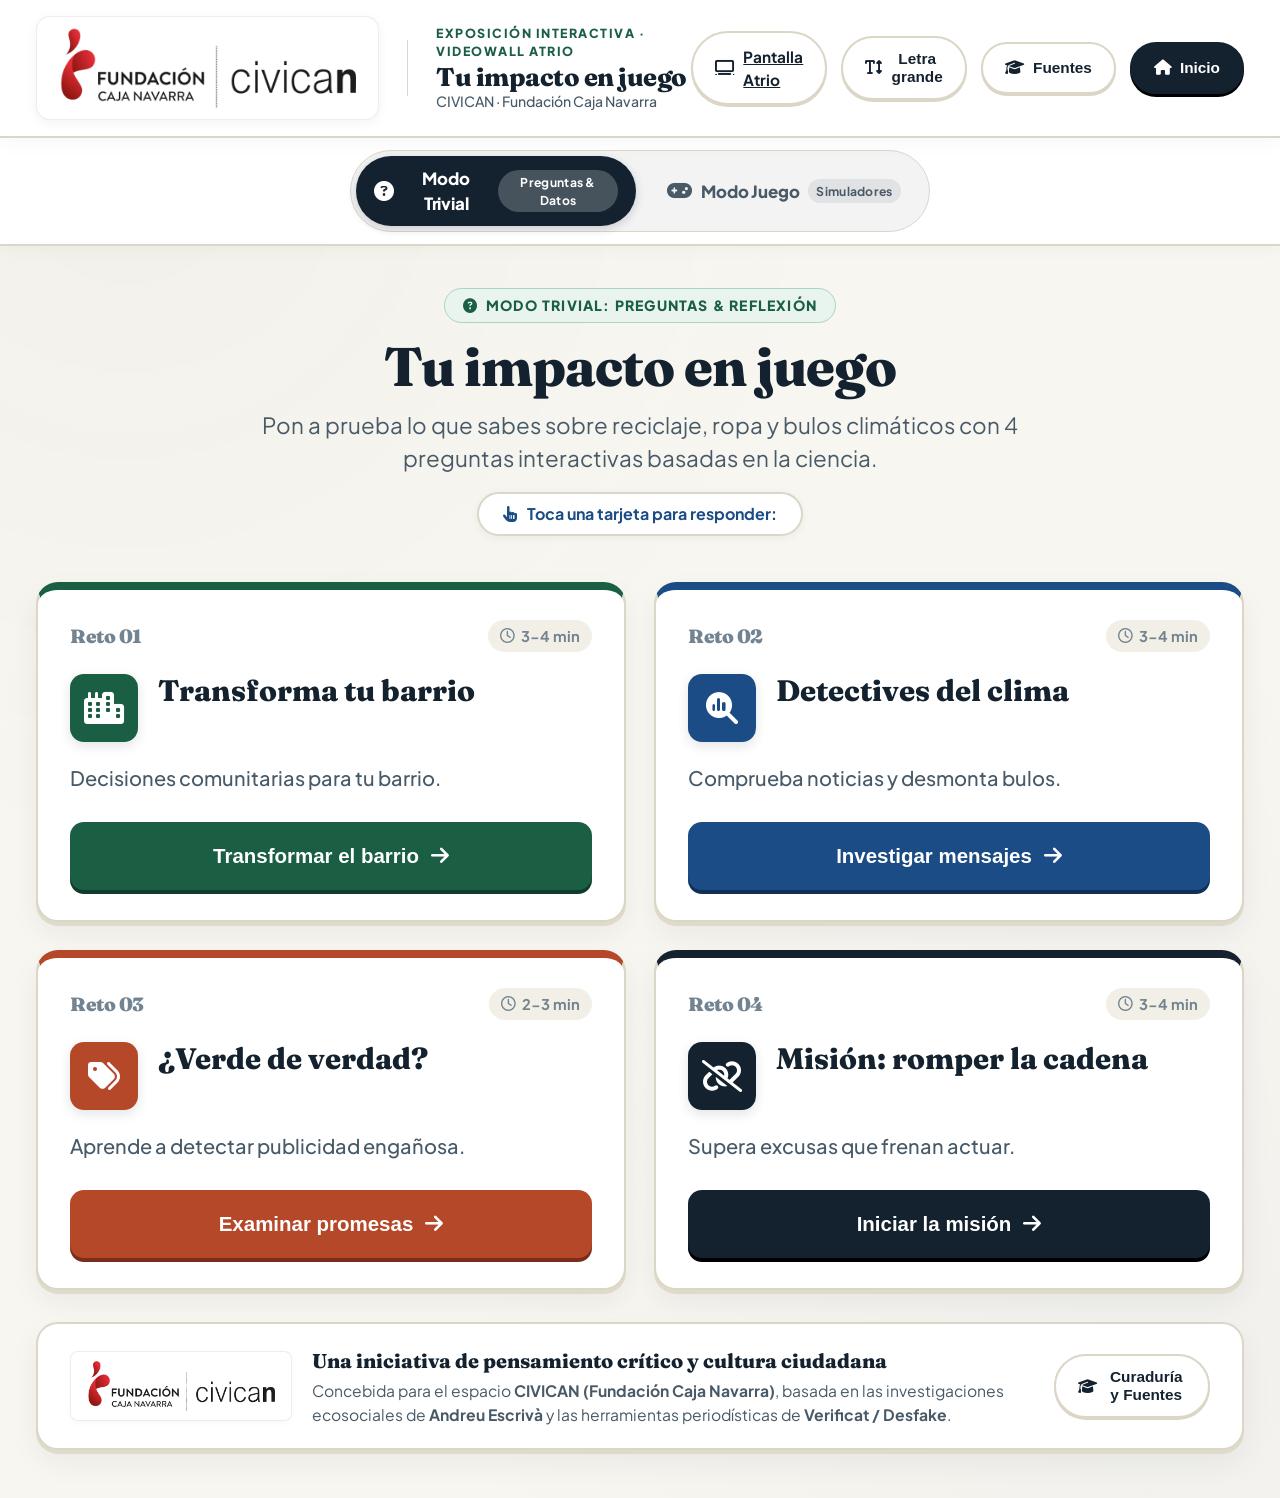
==== commit 1ad895d0: "feat: Adaptacion movil clara y sencilla con selector de Modo Trivial y Modo Juego" ====
--- a/civican.html
+++ b/civican.html
@@ -34,23 +34,13 @@
         </div>
       </div>
 
-      <!-- Acciones de Navegación del Quiosco y Selector de Prototipo -->
+      <!-- Acciones de Navegación del Quiosco y Accesibilidad -->
       <nav class="kiosk-header-actions" aria-label="Navegación general">
-        <!-- Selector Rápido para Reunión de Presentación (oculto en móviles para no saturar) -->
-        <div class="prototype-switcher-nav hide-mobile" aria-label="Selector de prototipo de exposición">
-          <a href="prototipo1.html" class="proto-pill-btn active" title="Prototipo 1: Formato Editorial Clásico">
-            <span>Prototipo 1</span>
-            <span class="proto-badge">Editorial</span>
-          </a>
-          <a href="prototipo2.html" class="proto-pill-btn" title="Ver Prototipo 2: Gamificación Táctil Activa">
-            <span>Prototipo 2</span>
-            <span class="proto-badge">Gamificación</span>
-          </a>
-          <a href="pantalla.html" class="proto-pill-btn" title="Ver pantalla Atrio CIVICAN (Videowall)">
-            <i class="fa-solid fa-tv"></i>
-            <span class="proto-badge">Pantalla Atrio</span>
-          </a>
-        </div>
+        <!-- Enlace a la pantalla videowall para ordenadores de presentación -->
+        <a href="pantalla.html" class="header-btn hide-mobile" title="Ver pantalla Atrio CIVICAN (Videowall)">
+          <i class="fa-solid fa-tv"></i>
+          <span>Pantalla Atrio</span>
+        </a>
 
         <!-- Botón de Accesibilidad para Mayores: Tamaño de Letra -->
         <button class="header-btn" id="btn-toggle-font" aria-label="Cambiar tamaño de letra para lectura cómoda">
@@ -58,7 +48,7 @@
           <span>Letra grande</span>
         </button>
 
-        <button class="header-btn" id="btn-open-sources" aria-label="Ver fuentes y curaduría">
+        <button class="header-btn hide-mobile" id="btn-open-sources" aria-label="Ver fuentes y curaduría">
           <i class="fa-solid fa-graduation-cap"></i>
           <span>Fuentes</span>
         </button>
@@ -72,19 +62,37 @@
     </header>
 
     <!-- ====================================================================
-         VISTA 1: PORTADA / LANDING (SELECTOR PRINCIPAL DE 4 EXPERIENCIAS)
+         BARRA SELECTORA DE MODO (MÓVIL Y DESKTOP: TRIVIAL vs JUEGO)
+         ==================================================================== -->
+    <nav class="mode-navigation-bar" aria-label="Elegir modo de participación">
+      <div class="mode-navigation-inner">
+        <a href="index.html" class="mode-pill-btn active" id="tab-mode-trivial" aria-label="Modo Trivial">
+          <i class="fa-solid fa-circle-question"></i>
+          <span class="mode-name">Modo Trivial</span>
+          <span class="mode-sub">Preguntas &amp; Datos</span>
+        </a>
+        <a href="prototipo2.html" class="mode-pill-btn" id="tab-mode-juego" aria-label="Modo Juego">
+          <i class="fa-solid fa-gamepad"></i>
+          <span class="mode-name">Modo Juego</span>
+          <span class="mode-sub">Simuladores</span>
+        </a>
+      </div>
+    </nav>
+
+    <!-- ====================================================================
+         VISTA 1: PORTADA / LANDING (MODO TRIVIAL: 4 PREGUNTAS CLAVE)
          ==================================================================== -->
     <main id="view-landing" class="view-container active">
       <div class="landing-hero">
         <div class="hero-pill-badge">
-          <i class="fa-solid fa-leaf"></i> Espacio de Sostenibilidad &amp; Pensamiento Crítico
+          <i class="fa-solid fa-circle-question"></i> Modo Trivial: Preguntas &amp; Reflexión
         </div>
         <h1 class="landing-title">Tu impacto en juego</h1>
         <p class="landing-subtitle">
-          Un futuro sostenible empieza por mirar y decidir. Cuatro experiencias interactivas para investigar con rigor, desmontar el engaño publicitario y actuar en común.
+          Pon a prueba lo que sabes sobre reciclaje, ropa y bulos climáticos con 4 preguntas interactivas basadas en la ciencia.
         </p>
         <div class="touch-invitation-strip">
-          <i class="fa-solid fa-hand-pointer"></i> Toca una experiencia para empezar tu recorrido
+          <i class="fa-solid fa-hand-pointer"></i> Toca una tarjeta para responder:
         </div>
       </div>
 
--- a/css/civican.css
+++ b/css/civican.css
@@ -221,8 +221,133 @@
 }
 
 /* ==========================================================================
-   VISTA DE PORTADA / LANDING (DISEÑO EDITORIAL PERSONALIZADO)
+   BARRA DE NAVEGACIÓN DE MODOS (MODO TRIVIAL vs MODO JUEGO) - MÓVIL Y DESKTOP
    ========================================================================== */
+.mode-navigation-bar {
+  background: var(--surface);
+  border-bottom: 2px solid var(--rule);
+  padding: 12px 20px;
+  display: flex;
+  justify-content: center;
+  position: sticky;
+  top: 114px;
+  z-index: 150;
+  box-shadow: 0 4px 14px rgba(19, 34, 46, 0.03);
+}
+
+.mode-navigation-inner {
+  display: flex;
+  align-items: center;
+  gap: 8px;
+  background: rgba(19, 34, 46, 0.05);
+  padding: 5px;
+  border-radius: var(--radius-pill);
+  border: 1.5px solid var(--rule);
+  max-width: 580px;
+  width: 100%;
+}
+
+.mode-pill-btn {
+  flex: 1;
+  display: flex;
+  align-items: center;
+  justify-content: center;
+  gap: 9px;
+  padding: 10px 18px;
+  border-radius: var(--radius-pill);
+  text-decoration: none;
+  font-family: var(--font-sans);
+  color: var(--ink-secondary);
+  font-weight: 700;
+  font-size: 1rem;
+  transition: all var(--trans-fast);
+  min-height: 52px;
+  text-align: center;
+  border: none;
+  background: transparent;
+}
+
+.mode-pill-btn i {
+  font-size: 1.25rem;
+}
+
+.mode-pill-btn .mode-name {
+  font-weight: 800;
+  font-size: 1.05rem;
+  letter-spacing: -0.2px;
+}
+
+.mode-pill-btn .mode-sub {
+  font-size: 0.76rem;
+  padding: 3px 8px;
+  border-radius: var(--radius-pill);
+  background: rgba(19, 34, 46, 0.08);
+  font-weight: 700;
+  letter-spacing: 0.3px;
+}
+
+.mode-pill-btn.active {
+  background: var(--ink);
+  color: #FFFFFF !important;
+  box-shadow: 0 3px 10px rgba(19, 34, 46, 0.18);
+}
+
+.mode-pill-btn.active i {
+  color: #FFFFFF !important;
+}
+
+.mode-pill-btn.active .mode-sub {
+  background: rgba(255, 255, 255, 0.22);
+  color: #FFFFFF;
+}
+
+.mode-pill-btn:not(.active):hover {
+  background: rgba(19, 34, 46, 0.08);
+  color: var(--ink);
+}
+
+@media (max-width: 720px) {
+  .mode-navigation-bar {
+    top: 76px;
+    padding: 8px 12px;
+  }
+
+  .mode-navigation-inner {
+    padding: 4px;
+    gap: 6px;
+  }
+
+  .mode-pill-btn {
+    min-height: 48px;
+    padding: 8px 10px;
+    font-size: 0.95rem;
+    gap: 6px;
+  }
+
+  .mode-pill-btn .mode-name {
+    font-size: 0.98rem;
+  }
+
+  .mode-pill-btn .mode-sub {
+    display: none; /* En teléfonos móviles ahorramos espacio para un botón limpio y gigante */
+  }
+}
+
+/* Modo Letra Grande para Mayores en Selector de Modos */
+body.senior-large-font .mode-pill-btn {
+  min-height: 64px !important;
+  font-size: 1.2rem !important;
+}
+
+body.senior-large-font .mode-pill-btn .mode-name {
+  font-size: 1.25rem !important;
+}
+
+body.senior-large-font .mode-pill-btn i {
+  font-size: 1.45rem !important;
+}
+
+
 .view-container {
   flex: 1;
   display: none;
